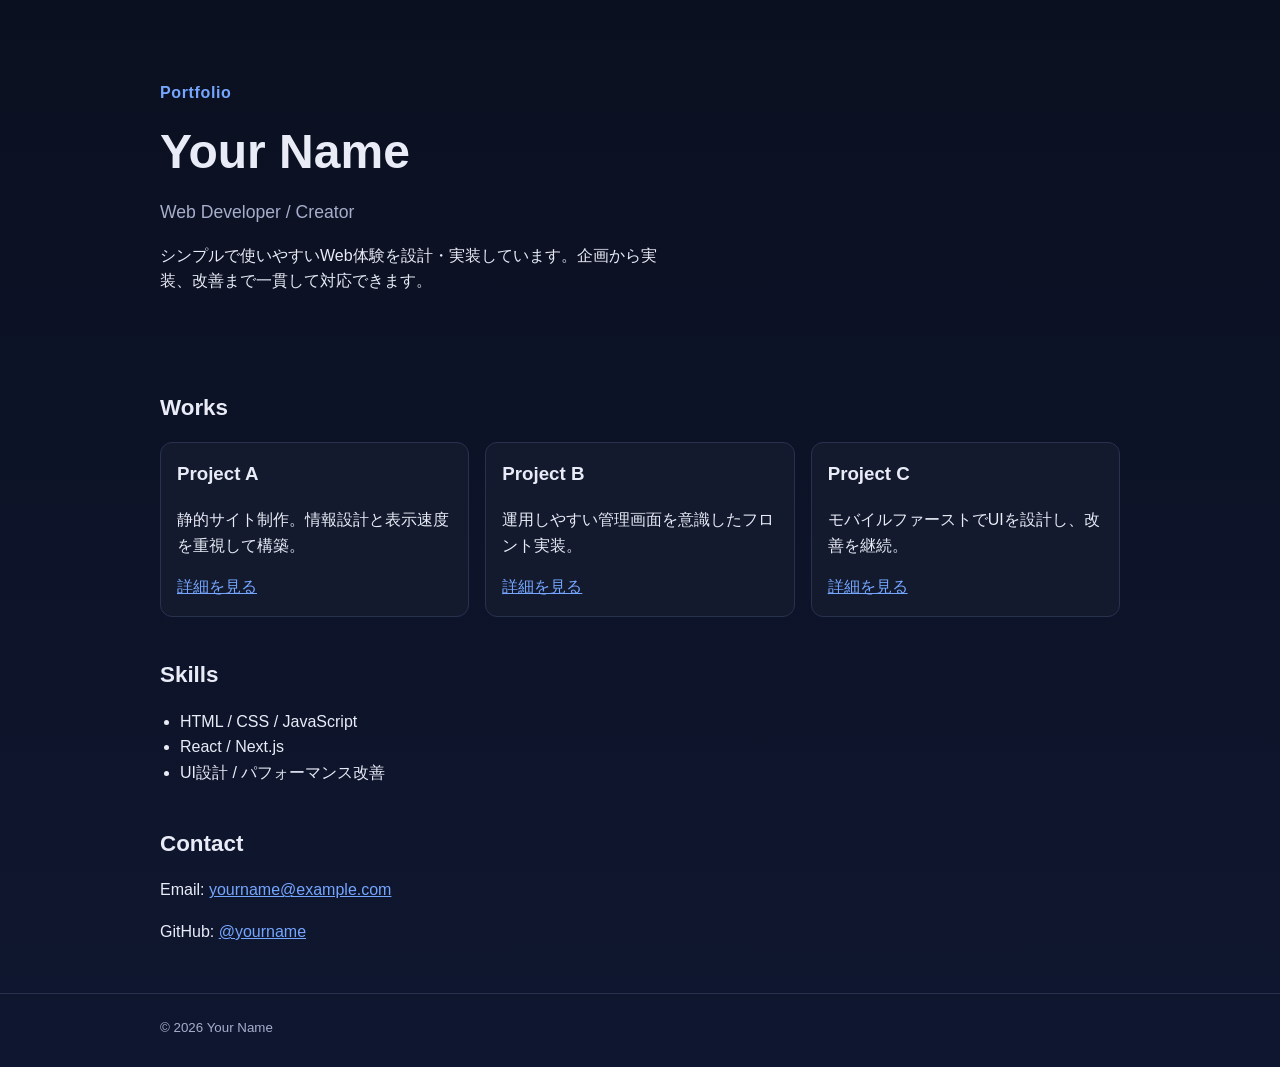
==== index.html @ b41ea381 "Initial portfolio for Cloudflare Pages" ====
<!doctype html>
<html lang="ja">
  <head>
    <meta charset="UTF-8" />
    <meta name="viewport" content="width=device-width, initial-scale=1.0" />
    <title>Portfolio | Your Name</title>
    <meta name="description" content="Your Nameのポートフォリオサイト" />
    <link rel="stylesheet" href="styles.css" />
  </head>
  <body>
    <header class="hero">
      <div class="container">
        <p class="eyebrow">Portfolio</p>
        <h1>Your Name</h1>
        <p class="lead">Web Developer / Creator</p>
        <p class="intro">
          シンプルで使いやすいWeb体験を設計・実装しています。企画から実装、改善まで一貫して対応できます。
        </p>
      </div>
    </header>

    <main class="container">
      <section class="section">
        <h2>Works</h2>
        <div class="grid">
          <article class="card">
            <h3>Project A</h3>
            <p>静的サイト制作。情報設計と表示速度を重視して構築。</p>
            <a href="#" aria-label="Project A の詳細">詳細を見る</a>
          </article>
          <article class="card">
            <h3>Project B</h3>
            <p>運用しやすい管理画面を意識したフロント実装。</p>
            <a href="#" aria-label="Project B の詳細">詳細を見る</a>
          </article>
          <article class="card">
            <h3>Project C</h3>
            <p>モバイルファーストでUIを設計し、改善を継続。</p>
            <a href="#" aria-label="Project C の詳細">詳細を見る</a>
          </article>
        </div>
      </section>

      <section class="section">
        <h2>Skills</h2>
        <ul class="skills">
          <li>HTML / CSS / JavaScript</li>
          <li>React / Next.js</li>
          <li>UI設計 / パフォーマンス改善</li>
        </ul>
      </section>

      <section class="section">
        <h2>Contact</h2>
        <p>Email: <a href="mailto:yourname@example.com">yourname@example.com</a></p>
        <p>GitHub: <a href="https://github.com/yourname" target="_blank" rel="noreferrer">@yourname</a></p>
      </section>
    </main>

    <footer class="footer">
      <div class="container">
        <small>© 2026 Your Name</small>
      </div>
    </footer>
  </body>
</html>
---- styles.css ----
:root {
  --bg: #0b1020;
  --surface: #131a2e;
  --text: #e9ecf7;
  --muted: #a6aecb;
  --accent: #75a6ff;
  --border: #28324f;
}

* {
  box-sizing: border-box;
}

body {
  margin: 0;
  font-family: -apple-system, BlinkMacSystemFont, "Segoe UI", sans-serif;
  background: linear-gradient(180deg, #0b1020 0%, #0f1730 100%);
  color: var(--text);
  line-height: 1.6;
}

.container {
  width: min(960px, 92%);
  margin: 0 auto;
}

.hero {
  padding: 80px 0 56px;
}

.eyebrow {
  margin: 0;
  color: var(--accent);
  font-weight: 600;
  letter-spacing: 0.04em;
}

h1 {
  margin: 8px 0 8px;
  font-size: clamp(2rem, 4vw, 3rem);
}

.lead {
  margin: 0;
  color: var(--muted);
  font-size: 1.1rem;
}

.intro {
  margin-top: 16px;
  max-width: 56ch;
}

.section {
  margin: 24px 0 40px;
}

h2 {
  margin: 0 0 16px;
  font-size: 1.4rem;
}

.grid {
  display: grid;
  grid-template-columns: repeat(3, minmax(0, 1fr));
  gap: 16px;
}

.card {
  background: var(--surface);
  border: 1px solid var(--border);
  border-radius: 12px;
  padding: 16px;
}

.card h3 {
  margin-top: 0;
}

.card a,
a {
  color: var(--accent);
}

.skills {
  margin: 0;
  padding-left: 20px;
}

.footer {
  border-top: 1px solid var(--border);
  margin-top: 48px;
  padding: 20px 0 28px;
  color: var(--muted);
}

@media (max-width: 800px) {
  .grid {
    grid-template-columns: 1fr;
  }
}
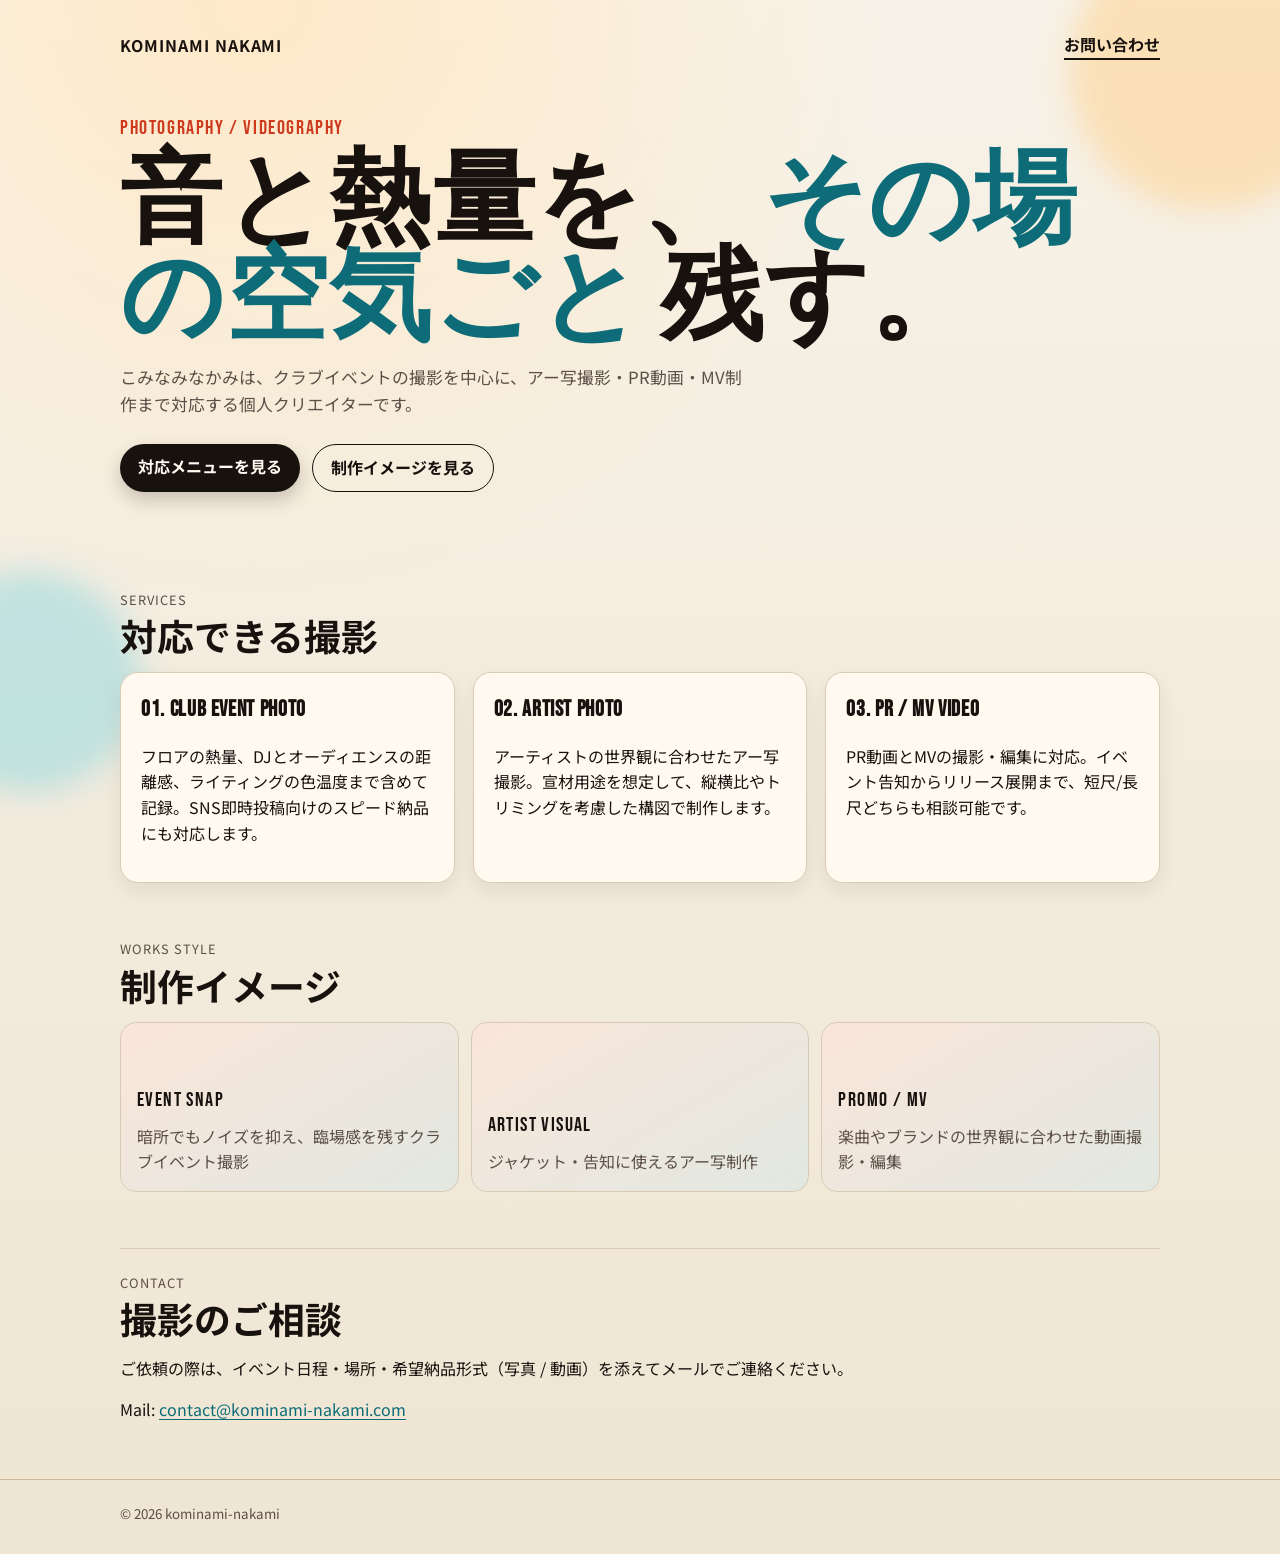
==== commit 05c3f368: "Build photo/video portfolio landing page" ====
--- a/index.html
+++ b/index.html
@@ -3,63 +3,111 @@
   <head>
     <meta charset="UTF-8" />
     <meta name="viewport" content="width=device-width, initial-scale=1.0" />
-    <title>Portfolio | Your Name</title>
-    <meta name="description" content="Your Nameのポートフォリオサイト" />
+    <title>こみなみなかみ | Photo & Video Portfolio</title>
+    <meta
+      name="description"
+      content="こみなみなかみの撮影ポートフォリオ。クラブイベント撮影を軸に、アー写、PR動画、MV撮影まで対応します。"
+    />
+    <link rel="preconnect" href="https://fonts.googleapis.com" />
+    <link rel="preconnect" href="https://fonts.gstatic.com" crossorigin />
+    <link
+      href="https://fonts.googleapis.com/css2?family=Bebas+Neue&family=Noto+Sans+JP:wght@400;500;700&display=swap"
+      rel="stylesheet"
+    />
     <link rel="stylesheet" href="styles.css" />
   </head>
   <body>
-    <header class="hero">
-      <div class="container">
-        <p class="eyebrow">Portfolio</p>
-        <h1>Your Name</h1>
-        <p class="lead">Web Developer / Creator</p>
-        <p class="intro">
-          シンプルで使いやすいWeb体験を設計・実装しています。企画から実装、改善まで一貫して対応できます。
-        </p>
+    <div class="bg-shape bg-shape-1" aria-hidden="true"></div>
+    <div class="bg-shape bg-shape-2" aria-hidden="true"></div>
+
+    <header class="hero container">
+      <nav class="topnav">
+        <p class="logo">KOMINAMI NAKAMI</p>
+        <a class="cta" href="#contact">お問い合わせ</a>
+      </nav>
+
+      <p class="eyebrow">Photography / Videography</p>
+      <h1>
+        音と熱量を、
+        <span>その場の空気ごと</span>
+        残す。
+      </h1>
+      <p class="lead">
+        こみなみなかみは、クラブイベントの撮影を中心に、アー写撮影・PR動画・MV制作まで対応する個人クリエイターです。
+      </p>
+      <div class="hero-actions">
+        <a class="button primary" href="#services">対応メニューを見る</a>
+        <a class="button ghost" href="#works">制作イメージを見る</a>
       </div>
     </header>
 
     <main class="container">
-      <section class="section">
-        <h2>Works</h2>
-        <div class="grid">
-          <article class="card">
-            <h3>Project A</h3>
-            <p>静的サイト制作。情報設計と表示速度を重視して構築。</p>
-            <a href="#" aria-label="Project A の詳細">詳細を見る</a>
+      <section id="services" class="section reveal">
+        <div class="section-head">
+          <p class="kicker">Services</p>
+          <h2>対応できる撮影</h2>
+        </div>
+        <div class="service-grid">
+          <article class="card service">
+            <h3>01. Club Event Photo</h3>
+            <p>
+              フロアの熱量、DJとオーディエンスの距離感、ライティングの色温度まで含めて記録。SNS即時投稿向けのスピード納品にも対応します。
+            </p>
           </article>
-          <article class="card">
-            <h3>Project B</h3>
-            <p>運用しやすい管理画面を意識したフロント実装。</p>
-            <a href="#" aria-label="Project B の詳細">詳細を見る</a>
+          <article class="card service">
+            <h3>02. Artist Photo</h3>
+            <p>
+              アーティストの世界観に合わせたアー写撮影。宣材用途を想定して、縦横比やトリミングを考慮した構図で制作します。
+            </p>
           </article>
-          <article class="card">
-            <h3>Project C</h3>
-            <p>モバイルファーストでUIを設計し、改善を継続。</p>
-            <a href="#" aria-label="Project C の詳細">詳細を見る</a>
+          <article class="card service">
+            <h3>03. PR / MV Video</h3>
+            <p>
+              PR動画とMVの撮影・編集に対応。イベント告知からリリース展開まで、短尺/長尺どちらも相談可能です。
+            </p>
           </article>
         </div>
       </section>
 
-      <section class="section">
-        <h2>Skills</h2>
-        <ul class="skills">
-          <li>HTML / CSS / JavaScript</li>
-          <li>React / Next.js</li>
-          <li>UI設計 / パフォーマンス改善</li>
-        </ul>
+      <section id="works" class="section reveal">
+        <div class="section-head">
+          <p class="kicker">Works Style</p>
+          <h2>制作イメージ</h2>
+        </div>
+        <div class="work-grid">
+          <article class="work-item">
+            <p class="work-label">EVENT SNAP</p>
+            <p class="work-copy">暗所でもノイズを抑え、臨場感を残すクラブイベント撮影</p>
+          </article>
+          <article class="work-item">
+            <p class="work-label">ARTIST VISUAL</p>
+            <p class="work-copy">ジャケット・告知に使えるアー写制作</p>
+          </article>
+          <article class="work-item">
+            <p class="work-label">PROMO / MV</p>
+            <p class="work-copy">楽曲やブランドの世界観に合わせた動画撮影・編集</p>
+          </article>
+        </div>
       </section>
 
-      <section class="section">
-        <h2>Contact</h2>
-        <p>Email: <a href="mailto:yourname@example.com">yourname@example.com</a></p>
-        <p>GitHub: <a href="https://github.com/yourname" target="_blank" rel="noreferrer">@yourname</a></p>
+      <section id="contact" class="section contact reveal">
+        <div class="section-head">
+          <p class="kicker">Contact</p>
+          <h2>撮影のご相談</h2>
+        </div>
+        <p>
+          ご依頼の際は、イベント日程・場所・希望納品形式（写真 / 動画）を添えてメールでご連絡ください。
+        </p>
+        <p>
+          Mail:
+          <a href="mailto:contact@kominami-nakami.com">contact@kominami-nakami.com</a>
+        </p>
       </section>
     </main>
 
     <footer class="footer">
       <div class="container">
-        <small>© 2026 Your Name</small>
+        <small>© 2026 kominami-nakami</small>
       </div>
     </footer>
   </body>
--- a/styles.css
+++ b/styles.css
@@ -1,10 +1,12 @@
 :root {
-  --bg: #0b1020;
-  --surface: #131a2e;
-  --text: #e9ecf7;
-  --muted: #a6aecb;
-  --accent: #75a6ff;
-  --border: #28324f;
+  --bg: #f7f2e8;
+  --bg-strong: #efe5d3;
+  --surface: #fff9ef;
+  --text: #18120f;
+  --muted: #5b4f47;
+  --accent: #ce3a1e;
+  --accent-2: #0d6c78;
+  --border: #d9cab5;
 }
 
 * {
@@ -13,89 +15,267 @@
 
 body {
   margin: 0;
-  font-family: -apple-system, BlinkMacSystemFont, "Segoe UI", sans-serif;
-  background: linear-gradient(180deg, #0b1020 0%, #0f1730 100%);
+  font-family: "Noto Sans JP", "Segoe UI", sans-serif;
+  background:
+    radial-gradient(70% 55% at 20% 0%, #ffe9c8 0%, transparent 70%),
+    linear-gradient(180deg, var(--bg) 0%, var(--bg-strong) 100%);
   color: var(--text);
   line-height: 1.6;
+  overflow-x: hidden;
 }
 
 .container {
-  width: min(960px, 92%);
+  width: min(1040px, 92%);
   margin: 0 auto;
 }
 
 .hero {
-  padding: 80px 0 56px;
+  position: relative;
+  padding: 32px 0 64px;
+  animation: fade-up 0.75s ease both;
+}
+
+.topnav {
+  display: flex;
+  align-items: center;
+  justify-content: space-between;
+  gap: 16px;
+  margin-bottom: 52px;
+}
+
+.logo {
+  margin: 0;
+  font-weight: 700;
+  letter-spacing: 0.06em;
+}
+
+.cta {
+  color: var(--text);
+  text-decoration: none;
+  border-bottom: 2px solid var(--text);
+  font-weight: 700;
 }
 
 .eyebrow {
   margin: 0;
+  font-family: "Bebas Neue", Impact, sans-serif;
+  font-size: 1.25rem;
   color: var(--accent);
-  font-weight: 600;
-  letter-spacing: 0.04em;
+  letter-spacing: 0.08em;
 }
 
 h1 {
-  margin: 8px 0 8px;
-  font-size: clamp(2rem, 4vw, 3rem);
+  margin: 10px 0 16px;
+  font-family: "Bebas Neue", Impact, sans-serif;
+  font-size: clamp(2.8rem, 8vw, 6.4rem);
+  line-height: 0.95;
+  letter-spacing: 0.015em;
+}
+
+h1 span {
+  color: var(--accent-2);
 }
 
 .lead {
   margin: 0;
   color: var(--muted);
-  font-size: 1.1rem;
-}
-
-.intro {
-  margin-top: 16px;
-  max-width: 56ch;
+  font-size: 1.05rem;
+  max-width: 70ch;
+}
+
+.hero-actions {
+  display: flex;
+  flex-wrap: wrap;
+  gap: 12px;
+  margin-top: 26px;
 }
 
 .section {
-  margin: 24px 0 40px;
+  margin: 34px 0 56px;
+}
+
+.section-head {
+  margin-bottom: 16px;
+}
+
+.kicker {
+  margin: 0;
+  color: var(--muted);
+  text-transform: uppercase;
+  letter-spacing: 0.08em;
+  font-size: 0.8rem;
 }
 
 h2 {
-  margin: 0 0 16px;
-  font-size: 1.4rem;
-}
-
-.grid {
+  margin: 4px 0 0;
+  font-size: clamp(1.6rem, 4vw, 2.3rem);
+  line-height: 1.15;
+}
+
+.service-grid {
   display: grid;
   grid-template-columns: repeat(3, minmax(0, 1fr));
-  gap: 16px;
+  gap: 18px;
 }
 
 .card {
   background: var(--surface);
   border: 1px solid var(--border);
-  border-radius: 12px;
+  border-radius: 18px;
+  padding: 20px;
+  box-shadow: 0 8px 22px rgba(34, 28, 24, 0.08);
+}
+
+.service h3 {
+  margin: 0 0 10px;
+  font-family: "Bebas Neue", Impact, sans-serif;
+  font-size: 1.35rem;
+  letter-spacing: 0.03em;
+}
+
+.work-grid {
+  display: grid;
+  grid-template-columns: repeat(3, minmax(0, 1fr));
+  gap: 12px;
+}
+
+.work-item {
+  min-height: 170px;
   padding: 16px;
-}
-
-.card h3 {
-  margin-top: 0;
-}
-
-.card a,
+  border-radius: 16px;
+  border: 1px solid var(--border);
+  background:
+    linear-gradient(150deg, rgba(206, 58, 30, 0.1), rgba(13, 108, 120, 0.12)),
+    var(--surface);
+  display: flex;
+  flex-direction: column;
+  justify-content: flex-end;
+}
+
+.work-label {
+  margin: 0;
+  font-family: "Bebas Neue", Impact, sans-serif;
+  font-size: 1.25rem;
+  letter-spacing: 0.07em;
+}
+
+.work-copy {
+  margin: 8px 0 0;
+  color: var(--muted);
+}
+
+.contact {
+  border-top: 1px solid var(--border);
+  padding-top: 24px;
+}
+
 a {
-  color: var(--accent);
-}
-
-.skills {
-  margin: 0;
-  padding-left: 20px;
+  color: var(--accent-2);
+  text-underline-offset: 0.2em;
+}
+
+.button {
+  display: inline-block;
+  padding: 10px 18px;
+  border-radius: 999px;
+  text-decoration: none;
+  font-weight: 700;
+  transition: transform 0.2s ease, box-shadow 0.2s ease;
+}
+
+.button:hover {
+  transform: translateY(-2px);
+}
+
+.button.primary {
+  background: var(--text);
+  color: var(--surface);
+  box-shadow: 0 8px 18px rgba(22, 17, 15, 0.2);
+}
+
+.button.ghost {
+  border: 1px solid var(--text);
+  color: var(--text);
+}
+
+.bg-shape {
+  position: fixed;
+  z-index: -1;
+  border-radius: 50%;
+  filter: blur(16px);
+  opacity: 0.5;
+}
+
+.bg-shape-1 {
+  width: 280px;
+  height: 280px;
+  background: #ffcf87;
+  top: -70px;
+  right: -70px;
+}
+
+.bg-shape-2 {
+  width: 220px;
+  height: 220px;
+  background: #8dd7df;
+  left: -80px;
+  bottom: 12%;
 }
 
 .footer {
-  border-top: 1px solid var(--border);
+  border-top: 1px solid #ccb89c;
   margin-top: 48px;
   padding: 20px 0 28px;
   color: var(--muted);
 }
 
-@media (max-width: 800px) {
-  .grid {
+@keyframes fade-up {
+  from {
+    opacity: 0;
+    transform: translateY(20px);
+  }
+  to {
+    opacity: 1;
+    transform: translateY(0);
+  }
+}
+
+.reveal {
+  animation: fade-up 0.8s ease both;
+}
+
+.reveal:nth-of-type(1) {
+  animation-delay: 0.07s;
+}
+
+.reveal:nth-of-type(2) {
+  animation-delay: 0.14s;
+}
+
+.reveal:nth-of-type(3) {
+  animation-delay: 0.21s;
+}
+
+@media (max-width: 900px) {
+  .service-grid,
+  .work-grid {
     grid-template-columns: 1fr;
   }
-}
+
+  .hero {
+    padding-top: 20px;
+  }
+
+  h1 {
+    line-height: 1;
+  }
+}
+
+@media (prefers-reduced-motion: reduce) {
+  *,
+  *::before,
+  *::after {
+    animation: none !important;
+    transition: none !important;
+  }
+}
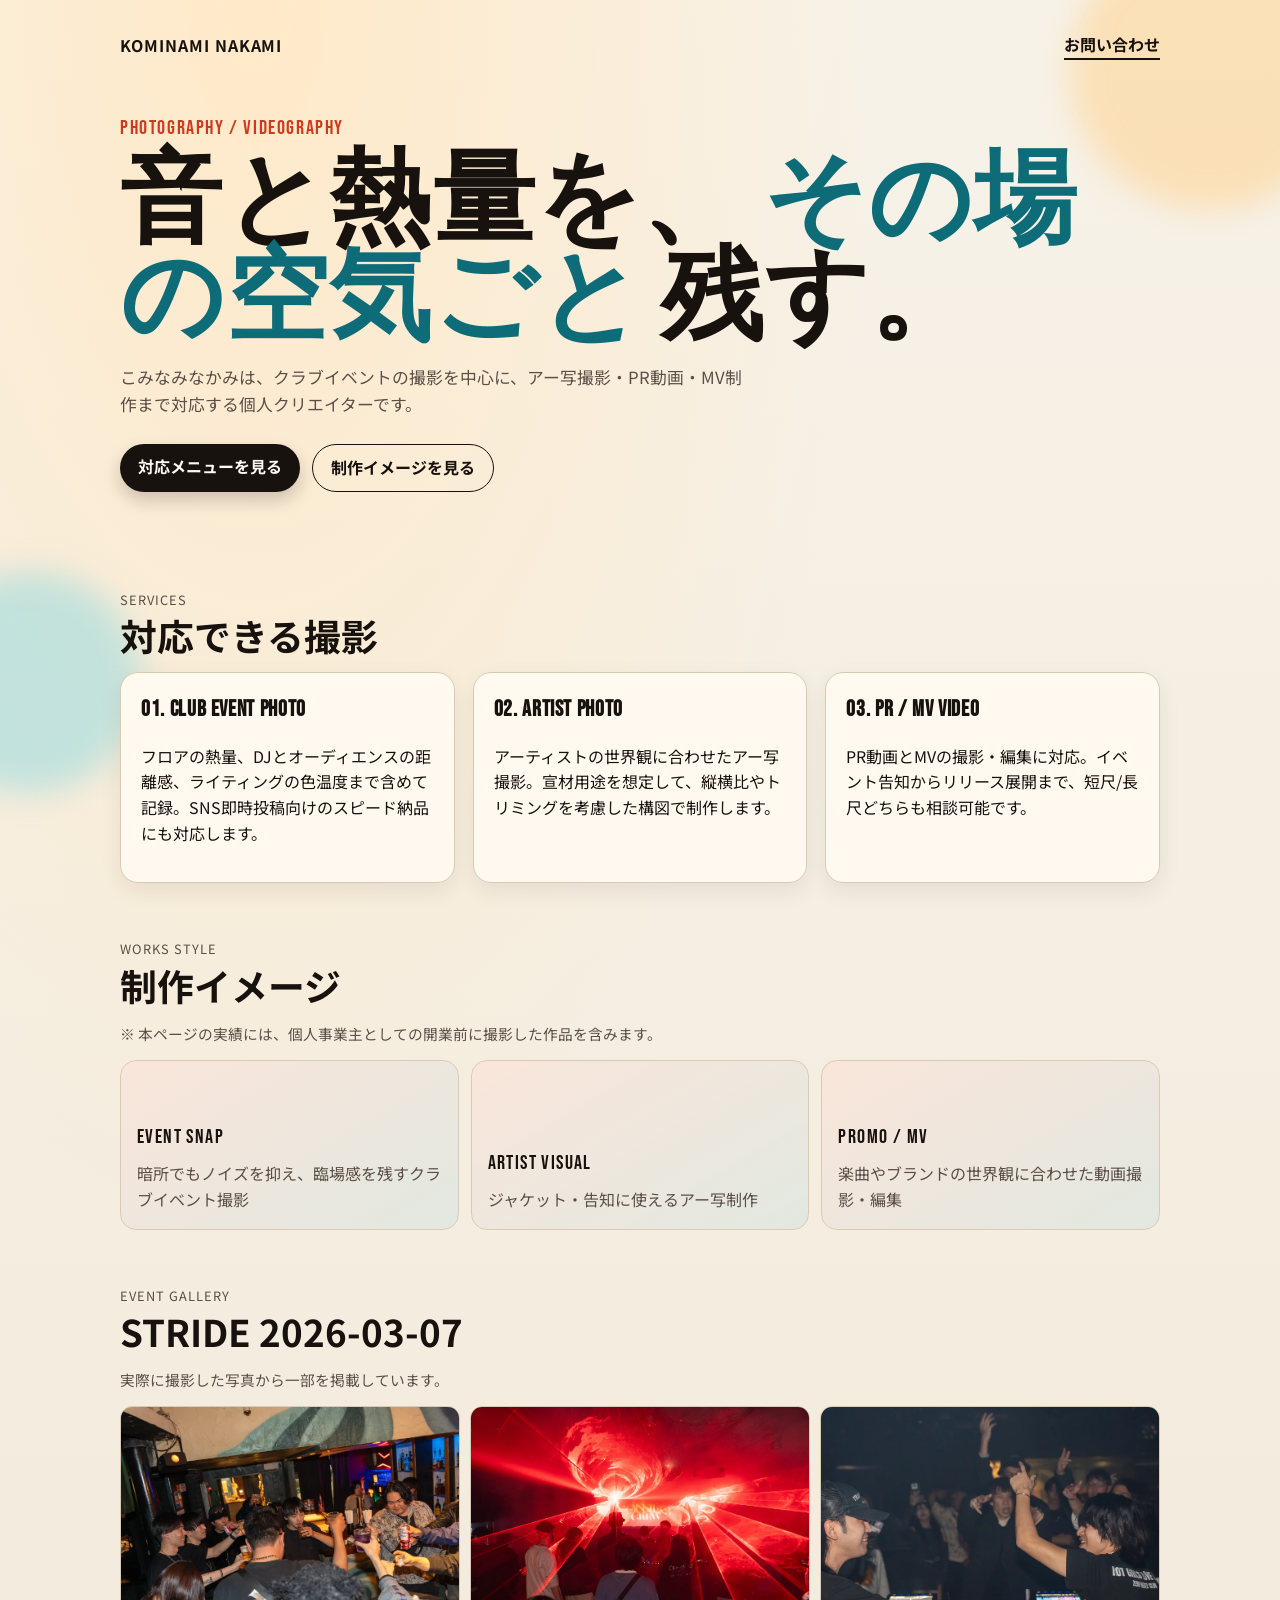
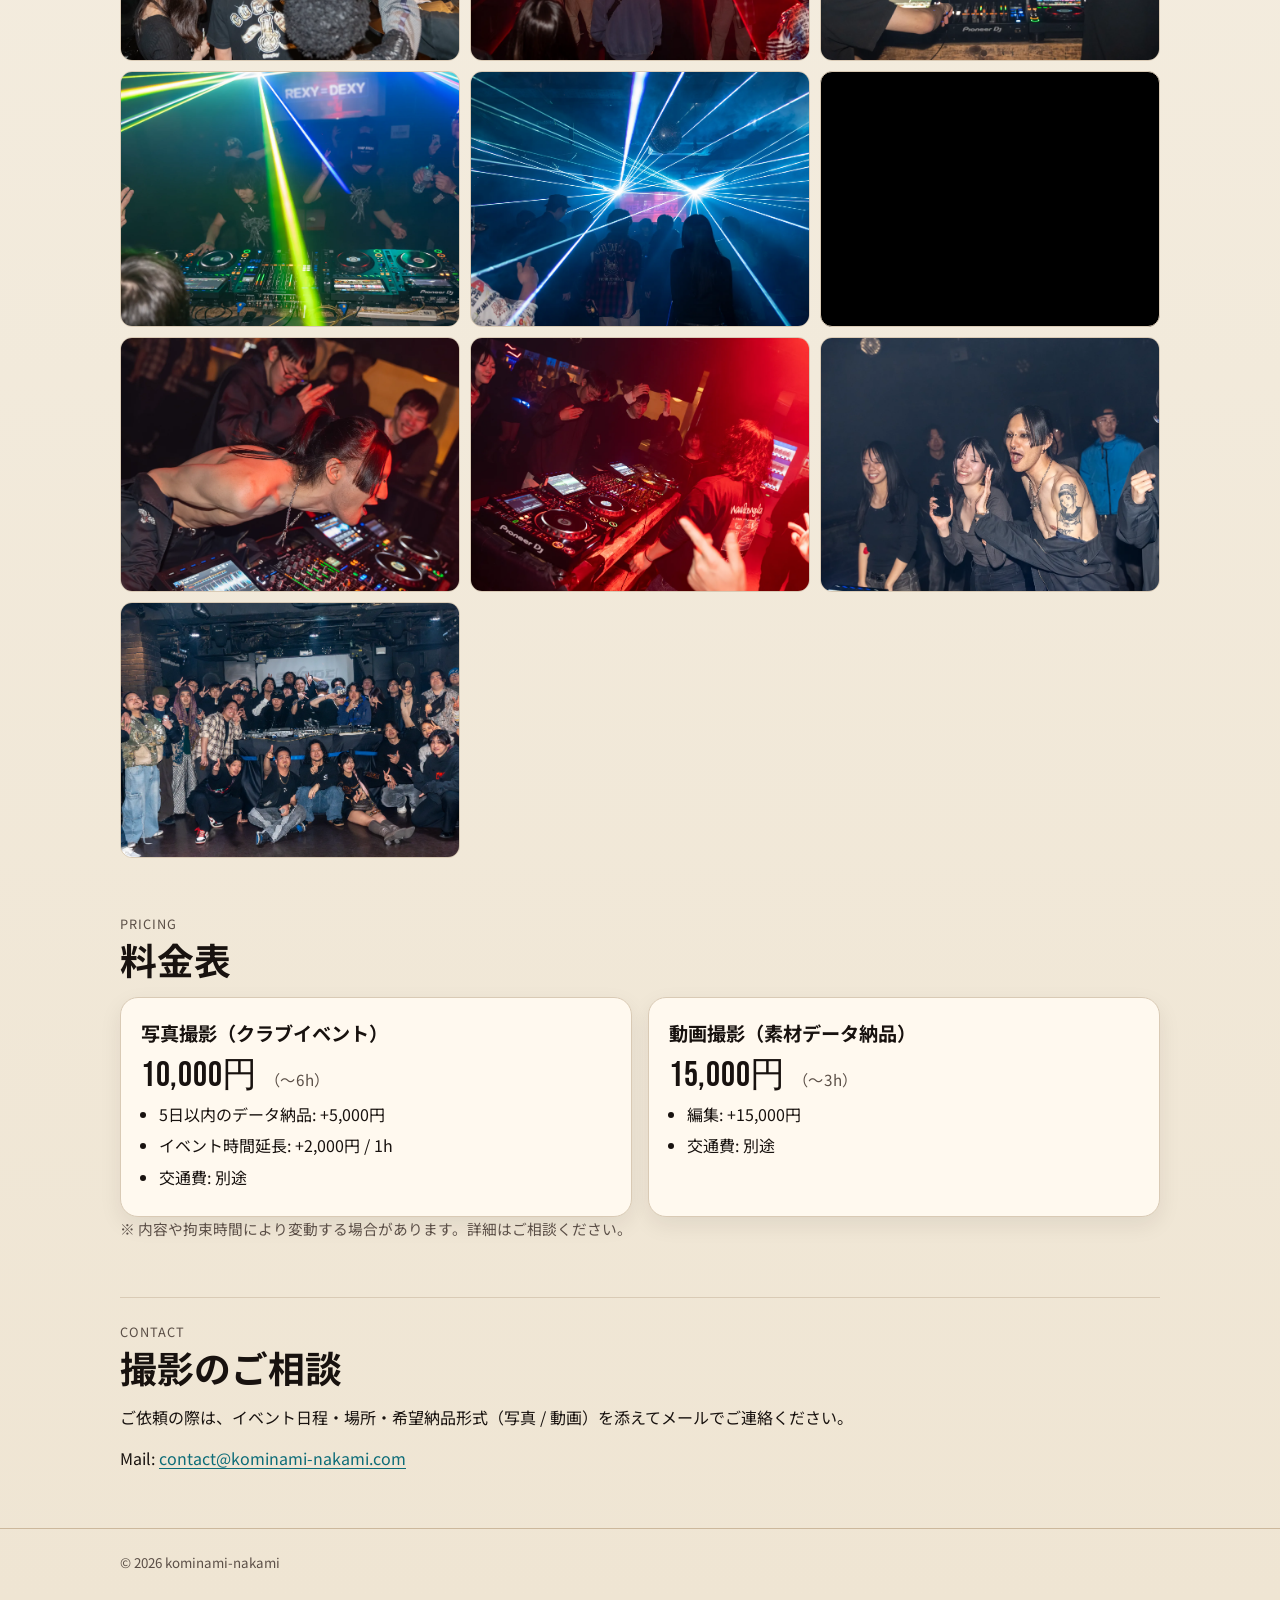
==== commit e60e78ff: "Add event gallery, WebP assets, and pricing section" ====
--- a/index.html
+++ b/index.html
@@ -8,6 +8,16 @@
       name="description"
       content="こみなみなかみの撮影ポートフォリオ。クラブイベント撮影を軸に、アー写、PR動画、MV撮影まで対応します。"
     />
+    <link rel="canonical" href="https://portfolio.kominami-nakami.com/" />
+    <meta property="og:type" content="website" />
+    <meta property="og:site_name" content="こみなみなかみ" />
+    <meta property="og:title" content="こみなみなかみ | Photo & Video Portfolio" />
+    <meta
+      property="og:description"
+      content="クラブイベント撮影を中心に、アー写・PR動画・MV撮影まで対応。"
+    />
+    <meta property="og:url" content="https://portfolio.kominami-nakami.com/" />
+    <meta name="twitter:card" content="summary_large_image" />
     <link rel="preconnect" href="https://fonts.googleapis.com" />
     <link rel="preconnect" href="https://fonts.gstatic.com" crossorigin />
     <link
@@ -74,6 +84,9 @@
           <p class="kicker">Works Style</p>
           <h2>制作イメージ</h2>
         </div>
+        <p class="notice">
+          ※ 本ページの実績には、個人事業主としての開業前に撮影した作品を含みます。
+        </p>
         <div class="work-grid">
           <article class="work-item">
             <p class="work-label">EVENT SNAP</p>
@@ -88,6 +101,73 @@
             <p class="work-copy">楽曲やブランドの世界観に合わせた動画撮影・編集</p>
           </article>
         </div>
+      </section>
+
+      <section id="gallery" class="section reveal">
+        <div class="section-head">
+          <p class="kicker">Event Gallery</p>
+          <h2>STRIDE 2026-03-07</h2>
+        </div>
+        <p class="notice">実際に撮影した写真から一部を掲載しています。</p>
+        <div class="photo-grid">
+          <figure class="photo-card">
+            <img src="works/STRIDE_20260307/20260307_STRIDE-4.webp" alt="STRIDEイベント写真 1" loading="lazy" decoding="async" />
+          </figure>
+          <figure class="photo-card">
+            <img src="works/STRIDE_20260307/20260307_STRIDE-61.webp" alt="STRIDEイベント写真 2" loading="lazy" decoding="async" />
+          </figure>
+          <figure class="photo-card">
+            <img src="works/STRIDE_20260307/20260307_STRIDE-87.webp" alt="STRIDEイベント写真 3" loading="lazy" decoding="async" />
+          </figure>
+          <figure class="photo-card">
+            <img src="works/STRIDE_20260307/20260307_STRIDE-95.webp" alt="STRIDEイベント写真 4" loading="lazy" decoding="async" />
+          </figure>
+          <figure class="photo-card">
+            <img src="works/STRIDE_20260307/20260307_STRIDE-113.webp" alt="STRIDEイベント写真 5" loading="lazy" decoding="async" />
+          </figure>
+          <figure class="photo-card">
+            <img src="works/STRIDE_20260307/20260307_STRIDE-139.webp" alt="STRIDEイベント写真 6" loading="lazy" decoding="async" />
+          </figure>
+          <figure class="photo-card">
+            <img src="works/STRIDE_20260307/20260307_STRIDE-149.webp" alt="STRIDEイベント写真 7" loading="lazy" decoding="async" />
+          </figure>
+          <figure class="photo-card">
+            <img src="works/STRIDE_20260307/20260307_STRIDE-154.webp" alt="STRIDEイベント写真 8" loading="lazy" decoding="async" />
+          </figure>
+          <figure class="photo-card">
+            <img src="works/STRIDE_20260307/20260307_STRIDE-156.webp" alt="STRIDEイベント写真 9" loading="lazy" decoding="async" />
+          </figure>
+          <figure class="photo-card">
+            <img src="works/STRIDE_20260307/20260307_STRIDE-185.webp" alt="STRIDEイベント写真 10" loading="lazy" decoding="async" />
+          </figure>
+        </div>
+      </section>
+
+      <section id="pricing" class="section reveal">
+        <div class="section-head">
+          <p class="kicker">Pricing</p>
+          <h2>料金表</h2>
+        </div>
+        <div class="pricing-grid">
+          <article class="card pricing-card">
+            <h3>写真撮影（クラブイベント）</h3>
+            <p class="price">10,000円 <span>（〜6h）</span></p>
+            <ul>
+              <li>5日以内のデータ納品: +5,000円</li>
+              <li>イベント時間延長: +2,000円 / 1h</li>
+              <li>交通費: 別途</li>
+            </ul>
+          </article>
+          <article class="card pricing-card">
+            <h3>動画撮影（素材データ納品）</h3>
+            <p class="price">15,000円 <span>（〜3h）</span></p>
+            <ul>
+              <li>編集: +15,000円</li>
+              <li>交通費: 別途</li>
+            </ul>
+          </article>
+        </div>
+        <p class="notice">※ 内容や拘束時間により変動する場合があります。詳細はご相談ください。</p>
       </section>
 
       <section id="contact" class="section contact reveal">
--- a/styles.css
+++ b/styles.css
@@ -137,6 +137,12 @@
   display: grid;
   grid-template-columns: repeat(3, minmax(0, 1fr));
   gap: 12px;
+}
+
+.notice {
+  margin: 0 0 14px;
+  color: var(--muted);
+  font-size: 0.92rem;
 }
 
 .work-item {
@@ -164,6 +170,61 @@
   color: var(--muted);
 }
 
+.photo-grid {
+  display: grid;
+  grid-template-columns: repeat(3, minmax(0, 1fr));
+  gap: 10px;
+}
+
+.photo-card {
+  margin: 0;
+  border-radius: 12px;
+  overflow: hidden;
+  border: 1px solid var(--border);
+  background: #000;
+}
+
+.photo-card img {
+  display: block;
+  width: 100%;
+  aspect-ratio: 4 / 3;
+  object-fit: cover;
+}
+
+.pricing-grid {
+  display: grid;
+  grid-template-columns: repeat(2, minmax(0, 1fr));
+  gap: 16px;
+}
+
+.pricing-card h3 {
+  margin: 0;
+  font-size: 1.2rem;
+}
+
+.price {
+  margin: 10px 0 8px;
+  font-family: "Bebas Neue", Impact, sans-serif;
+  font-size: 2.2rem;
+  line-height: 1;
+  letter-spacing: 0.02em;
+}
+
+.price span {
+  font-family: "Noto Sans JP", "Segoe UI", sans-serif;
+  font-size: 0.95rem;
+  color: var(--muted);
+}
+
+.pricing-card ul {
+  margin: 0;
+  padding-left: 18px;
+}
+
+.pricing-card li {
+  margin: 6px 0;
+}
+
 .contact {
   border-top: 1px solid var(--border);
   padding-top: 24px;
@@ -258,7 +319,9 @@
 
 @media (max-width: 900px) {
   .service-grid,
-  .work-grid {
+  .work-grid,
+  .photo-grid,
+  .pricing-grid {
     grid-template-columns: 1fr;
   }
 
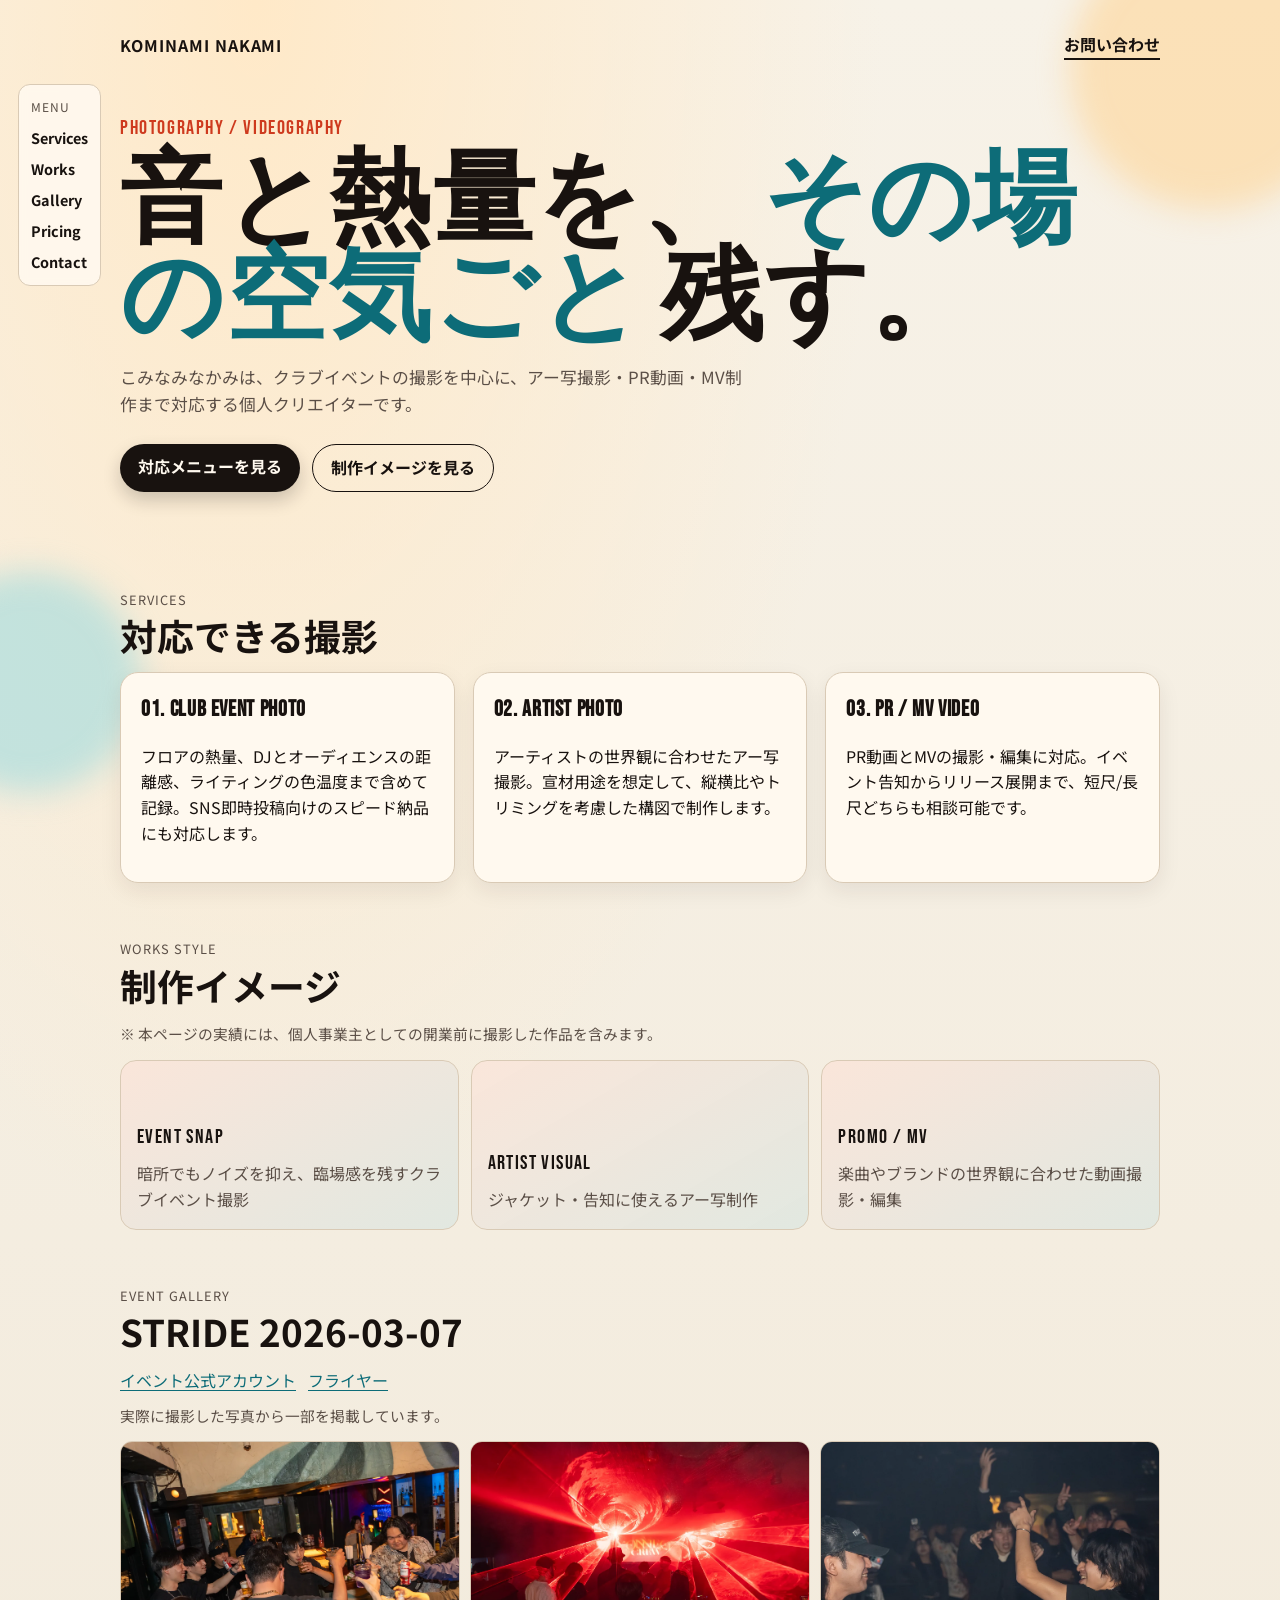
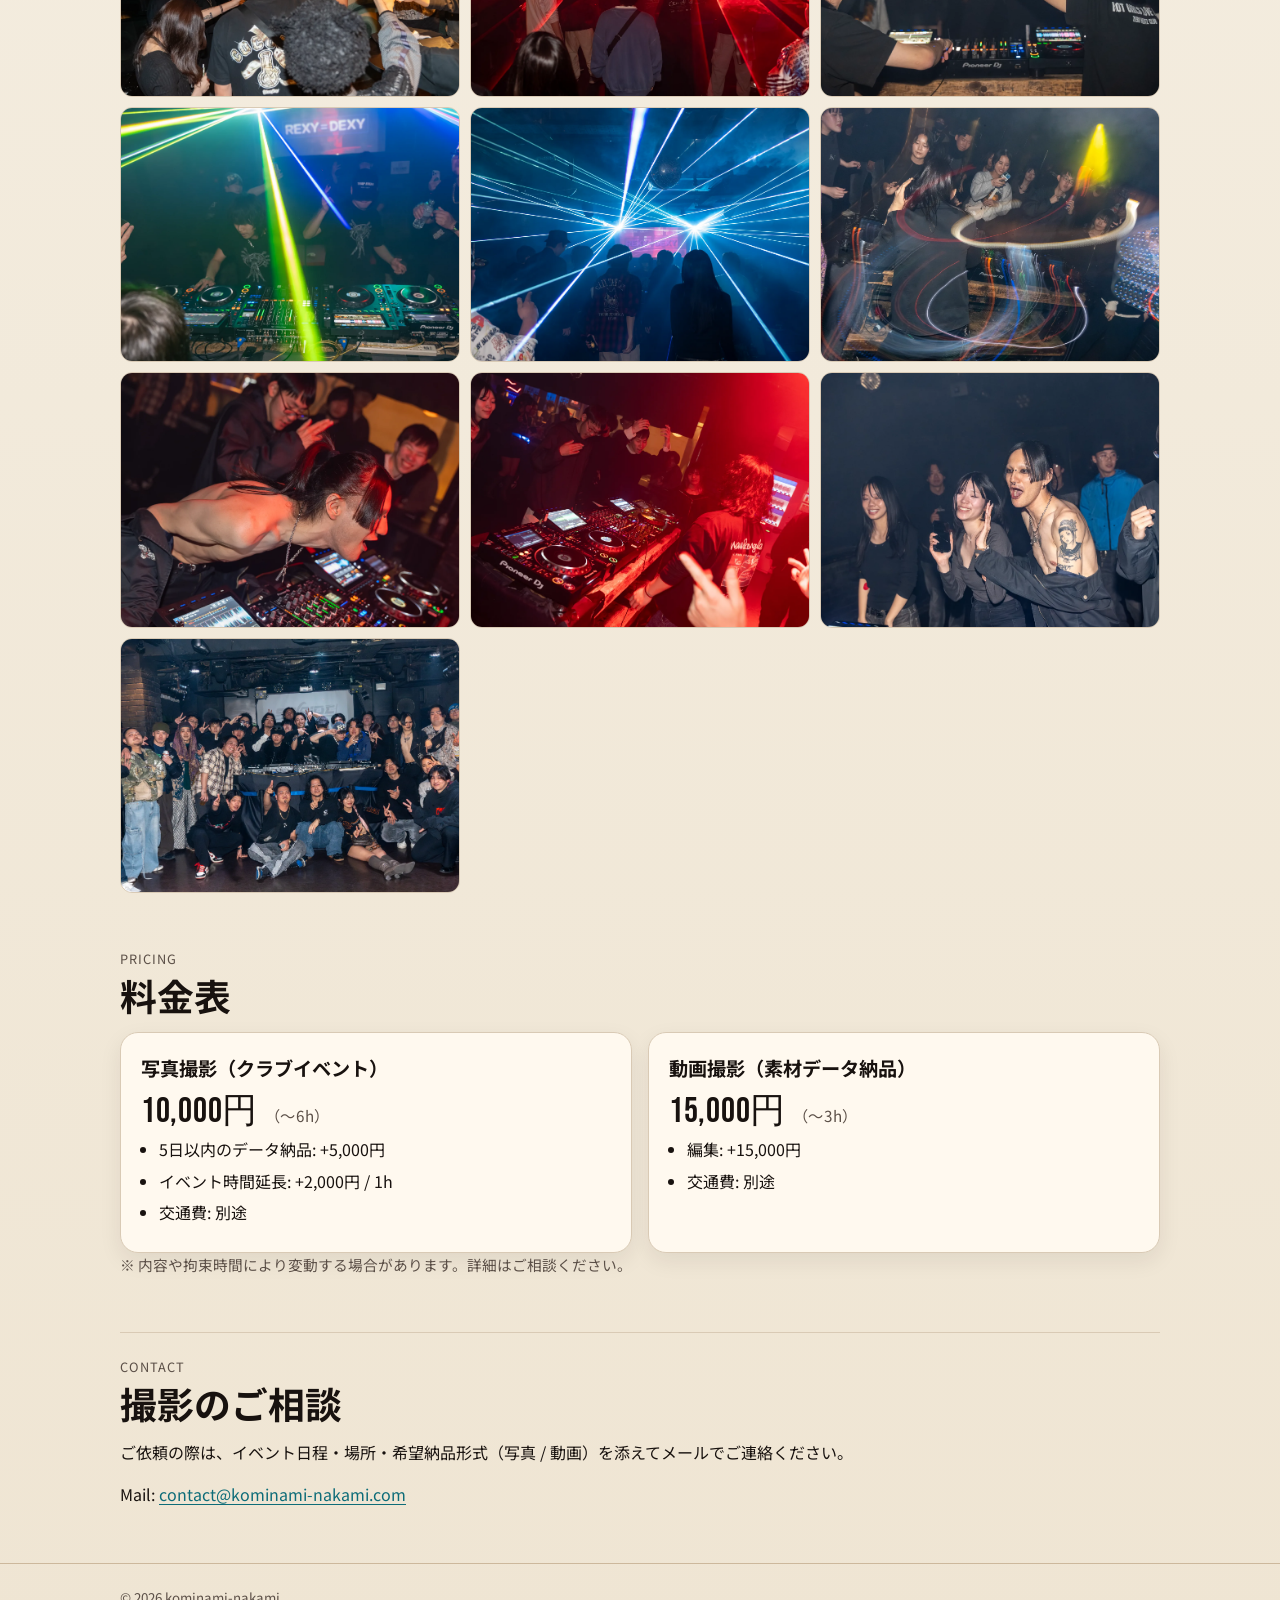
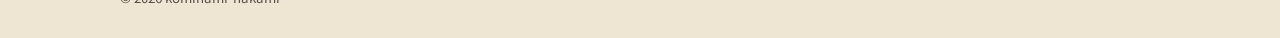
==== commit cc5e6eb0: "Add side menu, lightbox zoom, and event links" ====
--- a/index.html
+++ b/index.html
@@ -30,6 +30,15 @@
     <div class="bg-shape bg-shape-1" aria-hidden="true"></div>
     <div class="bg-shape bg-shape-2" aria-hidden="true"></div>
 
+    <aside class="side-menu" aria-label="ページ内メニュー">
+      <p class="side-menu-title">MENU</p>
+      <a href="#services">Services</a>
+      <a href="#works">Works</a>
+      <a href="#gallery">Gallery</a>
+      <a href="#pricing">Pricing</a>
+      <a href="#contact">Contact</a>
+    </aside>
+
     <header class="hero container">
       <nav class="topnav">
         <p class="logo">KOMINAMI NAKAMI</p>
@@ -108,40 +117,49 @@
           <p class="kicker">Event Gallery</p>
           <h2>STRIDE 2026-03-07</h2>
         </div>
+        <p class="event-links">
+          <a href="https://x.com/STRIDE_KS" target="_blank" rel="noreferrer">イベント公式アカウント</a>
+          <a href="https://x.com/STRIDE_KS/status/2019003020919574700?s=20" target="_blank" rel="noreferrer">フライヤー</a>
+        </p>
         <p class="notice">実際に撮影した写真から一部を掲載しています。</p>
         <div class="photo-grid">
           <figure class="photo-card">
-            <img src="works/STRIDE_20260307/20260307_STRIDE-4.webp" alt="STRIDEイベント写真 1" loading="lazy" decoding="async" />
-          </figure>
-          <figure class="photo-card">
-            <img src="works/STRIDE_20260307/20260307_STRIDE-61.webp" alt="STRIDEイベント写真 2" loading="lazy" decoding="async" />
-          </figure>
-          <figure class="photo-card">
-            <img src="works/STRIDE_20260307/20260307_STRIDE-87.webp" alt="STRIDEイベント写真 3" loading="lazy" decoding="async" />
-          </figure>
-          <figure class="photo-card">
-            <img src="works/STRIDE_20260307/20260307_STRIDE-95.webp" alt="STRIDEイベント写真 4" loading="lazy" decoding="async" />
-          </figure>
-          <figure class="photo-card">
-            <img src="works/STRIDE_20260307/20260307_STRIDE-113.webp" alt="STRIDEイベント写真 5" loading="lazy" decoding="async" />
-          </figure>
-          <figure class="photo-card">
-            <img src="works/STRIDE_20260307/20260307_STRIDE-139.webp" alt="STRIDEイベント写真 6" loading="lazy" decoding="async" />
-          </figure>
-          <figure class="photo-card">
-            <img src="works/STRIDE_20260307/20260307_STRIDE-149.webp" alt="STRIDEイベント写真 7" loading="lazy" decoding="async" />
-          </figure>
-          <figure class="photo-card">
-            <img src="works/STRIDE_20260307/20260307_STRIDE-154.webp" alt="STRIDEイベント写真 8" loading="lazy" decoding="async" />
-          </figure>
-          <figure class="photo-card">
-            <img src="works/STRIDE_20260307/20260307_STRIDE-156.webp" alt="STRIDEイベント写真 9" loading="lazy" decoding="async" />
-          </figure>
-          <figure class="photo-card">
-            <img src="works/STRIDE_20260307/20260307_STRIDE-185.webp" alt="STRIDEイベント写真 10" loading="lazy" decoding="async" />
-          </figure>
-        </div>
-      </section>
+            <img src="works/STRIDE_20260307/20260307_STRIDE-4.webp" alt="STRIDEイベント写真 1" loading="lazy" decoding="async" class="zoomable" />
+          </figure>
+          <figure class="photo-card">
+            <img src="works/STRIDE_20260307/20260307_STRIDE-61.webp" alt="STRIDEイベント写真 2" loading="lazy" decoding="async" class="zoomable" />
+          </figure>
+          <figure class="photo-card">
+            <img src="works/STRIDE_20260307/20260307_STRIDE-87.webp" alt="STRIDEイベント写真 3" loading="lazy" decoding="async" class="zoomable" />
+          </figure>
+          <figure class="photo-card">
+            <img src="works/STRIDE_20260307/20260307_STRIDE-95.webp" alt="STRIDEイベント写真 4" loading="lazy" decoding="async" class="zoomable" />
+          </figure>
+          <figure class="photo-card">
+            <img src="works/STRIDE_20260307/20260307_STRIDE-113.webp" alt="STRIDEイベント写真 5" loading="lazy" decoding="async" class="zoomable" />
+          </figure>
+          <figure class="photo-card">
+            <img src="works/STRIDE_20260307/20260307_STRIDE-139.webp" alt="STRIDEイベント写真 6" loading="lazy" decoding="async" class="zoomable" />
+          </figure>
+          <figure class="photo-card">
+            <img src="works/STRIDE_20260307/20260307_STRIDE-149.webp" alt="STRIDEイベント写真 7" loading="lazy" decoding="async" class="zoomable" />
+          </figure>
+          <figure class="photo-card">
+            <img src="works/STRIDE_20260307/20260307_STRIDE-154.webp" alt="STRIDEイベント写真 8" loading="lazy" decoding="async" class="zoomable" />
+          </figure>
+          <figure class="photo-card">
+            <img src="works/STRIDE_20260307/20260307_STRIDE-156.webp" alt="STRIDEイベント写真 9" loading="lazy" decoding="async" class="zoomable" />
+          </figure>
+          <figure class="photo-card">
+            <img src="works/STRIDE_20260307/20260307_STRIDE-185.webp" alt="STRIDEイベント写真 10" loading="lazy" decoding="async" class="zoomable" />
+          </figure>
+        </div>
+      </section>
+
+      <div id="lightbox" class="lightbox" aria-hidden="true">
+        <button id="lightboxClose" class="lightbox-close" aria-label="拡大画像を閉じる">×</button>
+        <img id="lightboxImage" src="" alt="" />
+      </div>
 
       <section id="pricing" class="section reveal">
         <div class="section-head">
@@ -190,5 +208,46 @@
         <small>© 2026 kominami-nakami</small>
       </div>
     </footer>
+
+    <script>
+      (() => {
+        const lightbox = document.getElementById("lightbox");
+        const lightboxImage = document.getElementById("lightboxImage");
+        const closeButton = document.getElementById("lightboxClose");
+        const zoomableImages = document.querySelectorAll(".zoomable");
+
+        const openLightbox = (img) => {
+          lightboxImage.src = img.src;
+          lightboxImage.alt = img.alt;
+          lightbox.classList.add("is-open");
+          lightbox.setAttribute("aria-hidden", "false");
+          document.body.style.overflow = "hidden";
+        };
+
+        const closeLightbox = () => {
+          lightbox.classList.remove("is-open");
+          lightbox.setAttribute("aria-hidden", "true");
+          lightboxImage.src = "";
+          document.body.style.overflow = "";
+        };
+
+        zoomableImages.forEach((img) => {
+          img.addEventListener("click", () => openLightbox(img));
+        });
+
+        closeButton.addEventListener("click", closeLightbox);
+        lightbox.addEventListener("click", (event) => {
+          if (event.target === lightbox) {
+            closeLightbox();
+          }
+        });
+
+        document.addEventListener("keydown", (event) => {
+          if (event.key === "Escape" && lightbox.classList.contains("is-open")) {
+            closeLightbox();
+          }
+        });
+      })();
+    </script>
   </body>
 </html>
--- a/styles.css
+++ b/styles.css
@@ -24,6 +24,39 @@
   overflow-x: hidden;
 }
 
+.side-menu {
+  position: fixed;
+  top: 84px;
+  left: 18px;
+  z-index: 20;
+  display: flex;
+  flex-direction: column;
+  gap: 8px;
+  padding: 12px;
+  border: 1px solid var(--border);
+  border-radius: 12px;
+  background: rgba(255, 249, 239, 0.9);
+  backdrop-filter: blur(4px);
+}
+
+.side-menu-title {
+  margin: 0 0 2px;
+  font-size: 0.75rem;
+  letter-spacing: 0.08em;
+  color: var(--muted);
+}
+
+.side-menu a {
+  text-decoration: none;
+  color: var(--text);
+  font-size: 0.9rem;
+  font-weight: 700;
+}
+
+.side-menu a:hover {
+  color: var(--accent);
+}
+
 .container {
   width: min(1040px, 92%);
   margin: 0 auto;
@@ -143,6 +176,13 @@
   margin: 0 0 14px;
   color: var(--muted);
   font-size: 0.92rem;
+}
+
+.event-links {
+  display: flex;
+  flex-wrap: wrap;
+  gap: 12px;
+  margin: 0 0 10px;
 }
 
 .work-item {
@@ -189,6 +229,48 @@
   width: 100%;
   aspect-ratio: 4 / 3;
   object-fit: cover;
+  cursor: zoom-in;
+}
+
+.lightbox {
+  position: fixed;
+  inset: 0;
+  background: rgba(0, 0, 0, 0.88);
+  display: grid;
+  place-items: center;
+  padding: 20px;
+  opacity: 0;
+  pointer-events: none;
+  transition: opacity 0.2s ease;
+  z-index: 999;
+}
+
+.lightbox.is-open {
+  opacity: 1;
+  pointer-events: auto;
+}
+
+.lightbox img {
+  max-width: min(1200px, 94vw);
+  max-height: 88vh;
+  width: auto;
+  height: auto;
+  border-radius: 10px;
+}
+
+.lightbox-close {
+  position: absolute;
+  top: 18px;
+  right: 18px;
+  width: 44px;
+  height: 44px;
+  border: 0;
+  border-radius: 999px;
+  font-size: 1.6rem;
+  line-height: 1;
+  cursor: pointer;
+  background: #fff;
+  color: #111;
 }
 
 .pricing-grid {
@@ -318,6 +400,20 @@
 }
 
 @media (max-width: 900px) {
+  .side-menu {
+    position: sticky;
+    top: 8px;
+    left: auto;
+    margin: 8px 12px 0;
+    flex-direction: row;
+    flex-wrap: wrap;
+    gap: 10px;
+  }
+
+  .side-menu-title {
+    width: 100%;
+  }
+
   .service-grid,
   .work-grid,
   .photo-grid,
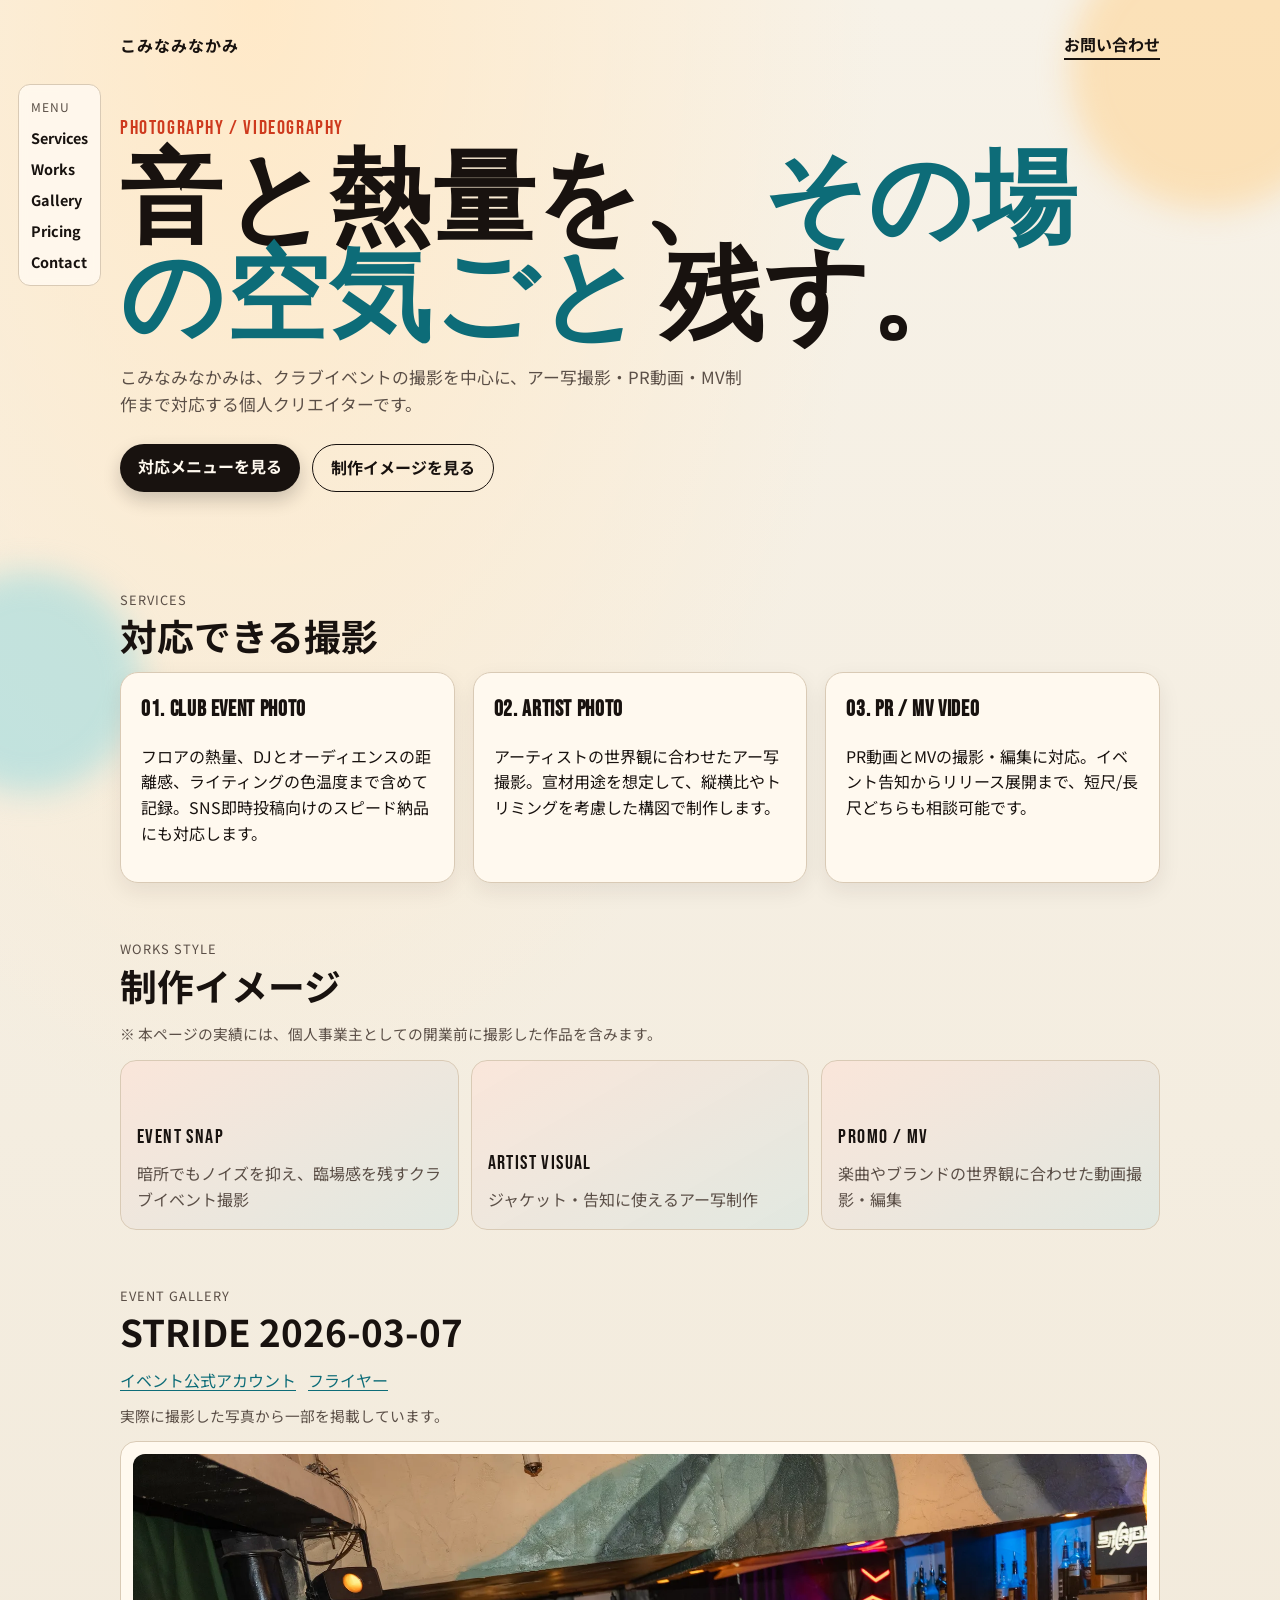
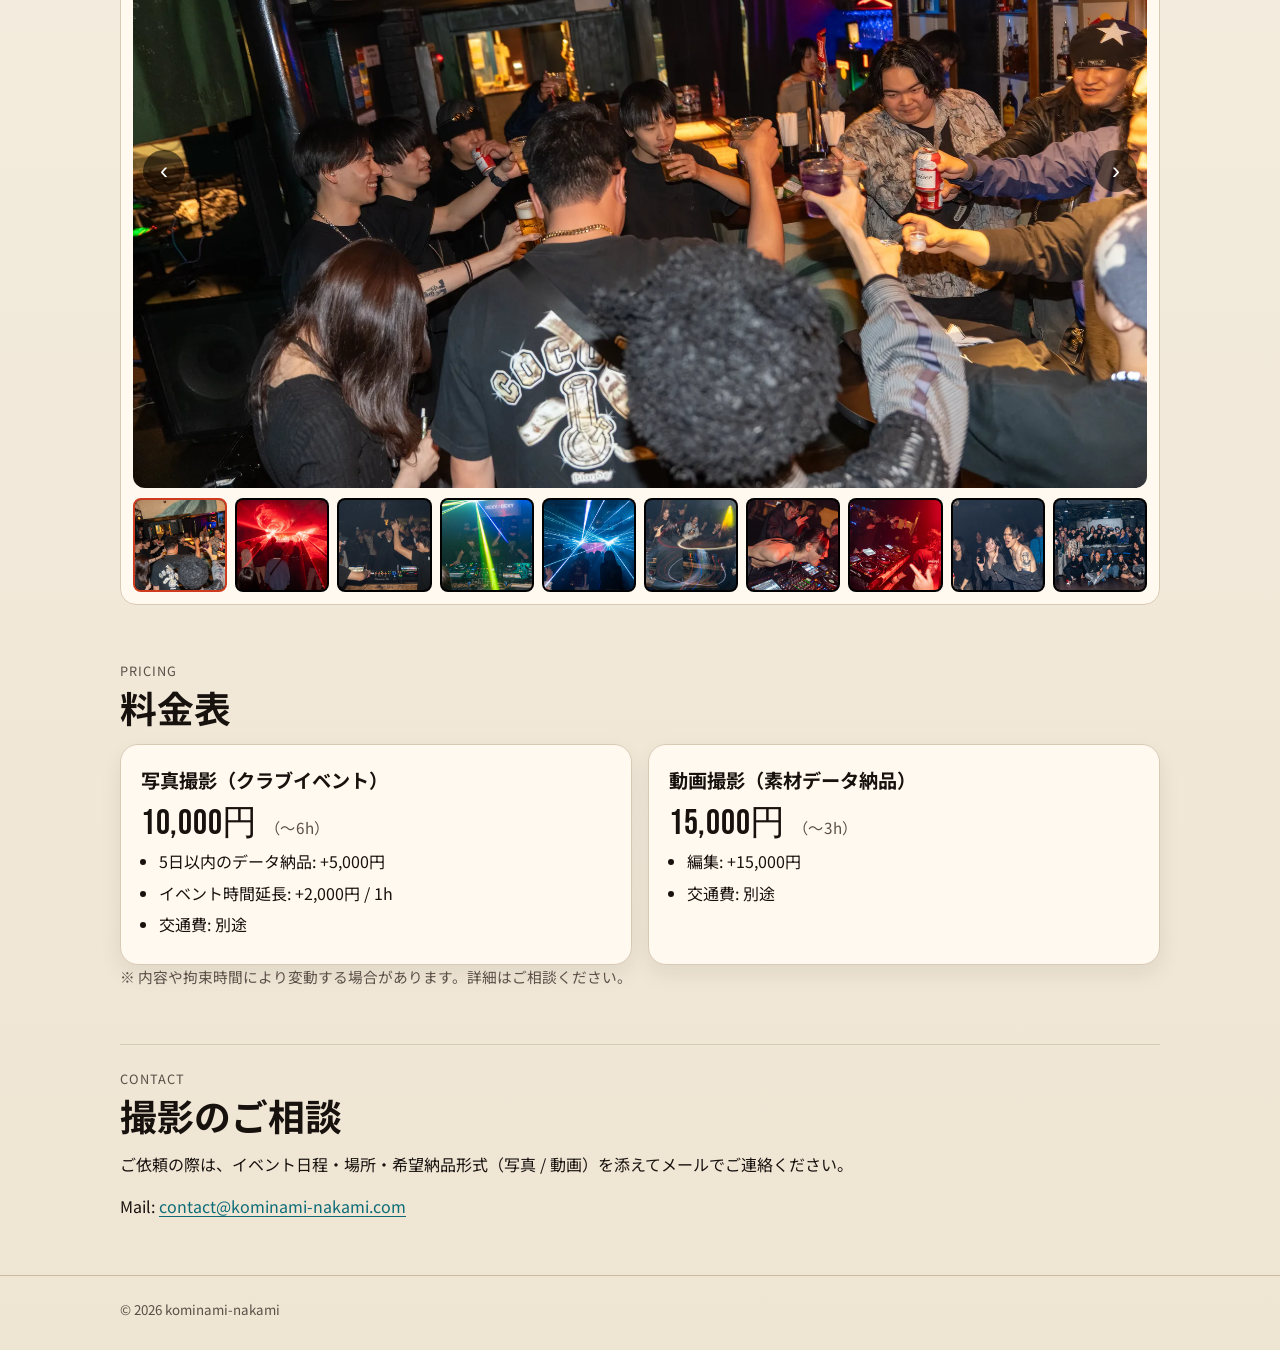
==== commit 31dd2a9b: "Update branding text and mobile slideshow layout" ====
--- a/index.html
+++ b/index.html
@@ -41,7 +41,7 @@
 
     <header class="hero container">
       <nav class="topnav">
-        <p class="logo">KOMINAMI NAKAMI</p>
+        <p class="logo">こみなみなかみ</p>
         <a class="cta" href="#contact">お問い合わせ</a>
       </nav>
 
@@ -122,37 +122,50 @@
           <a href="https://x.com/STRIDE_KS/status/2019003020919574700?s=20" target="_blank" rel="noreferrer">フライヤー</a>
         </p>
         <p class="notice">実際に撮影した写真から一部を掲載しています。</p>
-        <div class="photo-grid">
-          <figure class="photo-card">
-            <img src="works/STRIDE_20260307/20260307_STRIDE-4.webp" alt="STRIDEイベント写真 1" loading="lazy" decoding="async" class="zoomable" />
-          </figure>
-          <figure class="photo-card">
-            <img src="works/STRIDE_20260307/20260307_STRIDE-61.webp" alt="STRIDEイベント写真 2" loading="lazy" decoding="async" class="zoomable" />
-          </figure>
-          <figure class="photo-card">
-            <img src="works/STRIDE_20260307/20260307_STRIDE-87.webp" alt="STRIDEイベント写真 3" loading="lazy" decoding="async" class="zoomable" />
-          </figure>
-          <figure class="photo-card">
-            <img src="works/STRIDE_20260307/20260307_STRIDE-95.webp" alt="STRIDEイベント写真 4" loading="lazy" decoding="async" class="zoomable" />
-          </figure>
-          <figure class="photo-card">
-            <img src="works/STRIDE_20260307/20260307_STRIDE-113.webp" alt="STRIDEイベント写真 5" loading="lazy" decoding="async" class="zoomable" />
-          </figure>
-          <figure class="photo-card">
-            <img src="works/STRIDE_20260307/20260307_STRIDE-139.webp" alt="STRIDEイベント写真 6" loading="lazy" decoding="async" class="zoomable" />
-          </figure>
-          <figure class="photo-card">
-            <img src="works/STRIDE_20260307/20260307_STRIDE-149.webp" alt="STRIDEイベント写真 7" loading="lazy" decoding="async" class="zoomable" />
-          </figure>
-          <figure class="photo-card">
-            <img src="works/STRIDE_20260307/20260307_STRIDE-154.webp" alt="STRIDEイベント写真 8" loading="lazy" decoding="async" class="zoomable" />
-          </figure>
-          <figure class="photo-card">
-            <img src="works/STRIDE_20260307/20260307_STRIDE-156.webp" alt="STRIDEイベント写真 9" loading="lazy" decoding="async" class="zoomable" />
-          </figure>
-          <figure class="photo-card">
-            <img src="works/STRIDE_20260307/20260307_STRIDE-185.webp" alt="STRIDEイベント写真 10" loading="lazy" decoding="async" class="zoomable" />
-          </figure>
+        <div class="slideshow" id="strideSlideshow">
+          <div class="slide-main-wrap">
+            <button class="slide-nav prev" type="button" aria-label="前の写真">‹</button>
+            <img
+              id="slideMainImage"
+              class="slide-main zoomable"
+              src="works/STRIDE_20260307/20260307_STRIDE-4.webp"
+              alt="STRIDEイベント写真 1"
+              decoding="async"
+            />
+            <button class="slide-nav next" type="button" aria-label="次の写真">›</button>
+          </div>
+          <div class="slide-thumbs" aria-label="サムネイル一覧">
+            <button class="thumb is-active" type="button" data-src="works/STRIDE_20260307/20260307_STRIDE-4.webp" data-alt="STRIDEイベント写真 1">
+              <img src="works/STRIDE_20260307/20260307_STRIDE-4.webp" alt="STRIDEサムネイル 1" loading="lazy" decoding="async" />
+            </button>
+            <button class="thumb" type="button" data-src="works/STRIDE_20260307/20260307_STRIDE-61.webp" data-alt="STRIDEイベント写真 2">
+              <img src="works/STRIDE_20260307/20260307_STRIDE-61.webp" alt="STRIDEサムネイル 2" loading="lazy" decoding="async" />
+            </button>
+            <button class="thumb" type="button" data-src="works/STRIDE_20260307/20260307_STRIDE-87.webp" data-alt="STRIDEイベント写真 3">
+              <img src="works/STRIDE_20260307/20260307_STRIDE-87.webp" alt="STRIDEサムネイル 3" loading="lazy" decoding="async" />
+            </button>
+            <button class="thumb" type="button" data-src="works/STRIDE_20260307/20260307_STRIDE-95.webp" data-alt="STRIDEイベント写真 4">
+              <img src="works/STRIDE_20260307/20260307_STRIDE-95.webp" alt="STRIDEサムネイル 4" loading="lazy" decoding="async" />
+            </button>
+            <button class="thumb" type="button" data-src="works/STRIDE_20260307/20260307_STRIDE-113.webp" data-alt="STRIDEイベント写真 5">
+              <img src="works/STRIDE_20260307/20260307_STRIDE-113.webp" alt="STRIDEサムネイル 5" loading="lazy" decoding="async" />
+            </button>
+            <button class="thumb" type="button" data-src="works/STRIDE_20260307/20260307_STRIDE-139.webp" data-alt="STRIDEイベント写真 6">
+              <img src="works/STRIDE_20260307/20260307_STRIDE-139.webp" alt="STRIDEサムネイル 6" loading="lazy" decoding="async" />
+            </button>
+            <button class="thumb" type="button" data-src="works/STRIDE_20260307/20260307_STRIDE-149.webp" data-alt="STRIDEイベント写真 7">
+              <img src="works/STRIDE_20260307/20260307_STRIDE-149.webp" alt="STRIDEサムネイル 7" loading="lazy" decoding="async" />
+            </button>
+            <button class="thumb" type="button" data-src="works/STRIDE_20260307/20260307_STRIDE-154.webp" data-alt="STRIDEイベント写真 8">
+              <img src="works/STRIDE_20260307/20260307_STRIDE-154.webp" alt="STRIDEサムネイル 8" loading="lazy" decoding="async" />
+            </button>
+            <button class="thumb" type="button" data-src="works/STRIDE_20260307/20260307_STRIDE-156.webp" data-alt="STRIDEイベント写真 9">
+              <img src="works/STRIDE_20260307/20260307_STRIDE-156.webp" alt="STRIDEサムネイル 9" loading="lazy" decoding="async" />
+            </button>
+            <button class="thumb" type="button" data-src="works/STRIDE_20260307/20260307_STRIDE-185.webp" data-alt="STRIDEイベント写真 10">
+              <img src="works/STRIDE_20260307/20260307_STRIDE-185.webp" alt="STRIDEサムネイル 10" loading="lazy" decoding="async" />
+            </button>
+          </div>
         </div>
       </section>
 
@@ -215,6 +228,7 @@
         const lightboxImage = document.getElementById("lightboxImage");
         const closeButton = document.getElementById("lightboxClose");
         const zoomableImages = document.querySelectorAll(".zoomable");
+        const slideshow = document.getElementById("strideSlideshow");
 
         const openLightbox = (img) => {
           lightboxImage.src = img.src;
@@ -247,6 +261,47 @@
             closeLightbox();
           }
         });
+
+        if (slideshow) {
+          const mainImage = document.getElementById("slideMainImage");
+          const thumbButtons = Array.from(slideshow.querySelectorAll(".thumb"));
+          const prevButton = slideshow.querySelector(".slide-nav.prev");
+          const nextButton = slideshow.querySelector(".slide-nav.next");
+          const slides = thumbButtons.map((button) => ({
+            src: button.dataset.src,
+            alt: button.dataset.alt,
+          }));
+          let currentIndex = 0;
+
+          const renderSlide = (index) => {
+            const slide = slides[index];
+            if (!slide) {
+              return;
+            }
+            mainImage.src = slide.src;
+            mainImage.alt = slide.alt;
+            thumbButtons.forEach((button, idx) => {
+              button.classList.toggle("is-active", idx === index);
+            });
+          };
+
+          thumbButtons.forEach((button, index) => {
+            button.addEventListener("click", () => {
+              currentIndex = index;
+              renderSlide(currentIndex);
+            });
+          });
+
+          prevButton.addEventListener("click", () => {
+            currentIndex = (currentIndex - 1 + slides.length) % slides.length;
+            renderSlide(currentIndex);
+          });
+
+          nextButton.addEventListener("click", () => {
+            currentIndex = (currentIndex + 1) % slides.length;
+            renderSlide(currentIndex);
+          });
+        }
       })();
     </script>
   </body>
--- a/styles.css
+++ b/styles.css
@@ -210,26 +210,75 @@
   color: var(--muted);
 }
 
-.photo-grid {
-  display: grid;
-  grid-template-columns: repeat(3, minmax(0, 1fr));
-  gap: 10px;
-}
-
-.photo-card {
-  margin: 0;
+.slideshow {
+  border: 1px solid var(--border);
+  border-radius: 16px;
+  padding: 12px;
+  background: var(--surface);
+}
+
+.slide-main-wrap {
+  position: relative;
   border-radius: 12px;
   overflow: hidden;
-  border: 1px solid var(--border);
   background: #000;
 }
 
-.photo-card img {
+.slide-main {
   display: block;
   width: 100%;
-  aspect-ratio: 4 / 3;
+  aspect-ratio: 16 / 10;
   object-fit: cover;
   cursor: zoom-in;
+}
+
+.slide-nav {
+  position: absolute;
+  top: 50%;
+  transform: translateY(-50%);
+  width: 42px;
+  height: 42px;
+  border: 0;
+  border-radius: 999px;
+  background: rgba(0, 0, 0, 0.55);
+  color: #fff;
+  font-size: 1.5rem;
+  cursor: pointer;
+}
+
+.slide-nav.prev {
+  left: 10px;
+}
+
+.slide-nav.next {
+  right: 10px;
+}
+
+.slide-thumbs {
+  margin-top: 10px;
+  display: grid;
+  grid-template-columns: repeat(10, minmax(0, 1fr));
+  gap: 8px;
+}
+
+.thumb {
+  padding: 0;
+  border: 2px solid transparent;
+  border-radius: 8px;
+  overflow: hidden;
+  cursor: pointer;
+  background: #000;
+}
+
+.thumb img {
+  display: block;
+  width: 100%;
+  aspect-ratio: 1 / 1;
+  object-fit: cover;
+}
+
+.thumb.is-active {
+  border-color: var(--accent);
 }
 
 .lightbox {
@@ -405,20 +454,23 @@
     top: 8px;
     left: auto;
     margin: 8px 12px 0;
-    flex-direction: row;
-    flex-wrap: wrap;
-    gap: 10px;
+    flex-direction: column;
+    align-items: flex-start;
+    gap: 8px;
   }
 
   .side-menu-title {
-    width: 100%;
+    width: auto;
   }
 
   .service-grid,
   .work-grid,
-  .photo-grid,
   .pricing-grid {
     grid-template-columns: 1fr;
+  }
+
+  .slide-thumbs {
+    grid-template-columns: repeat(5, minmax(0, 1fr));
   }
 
   .hero {
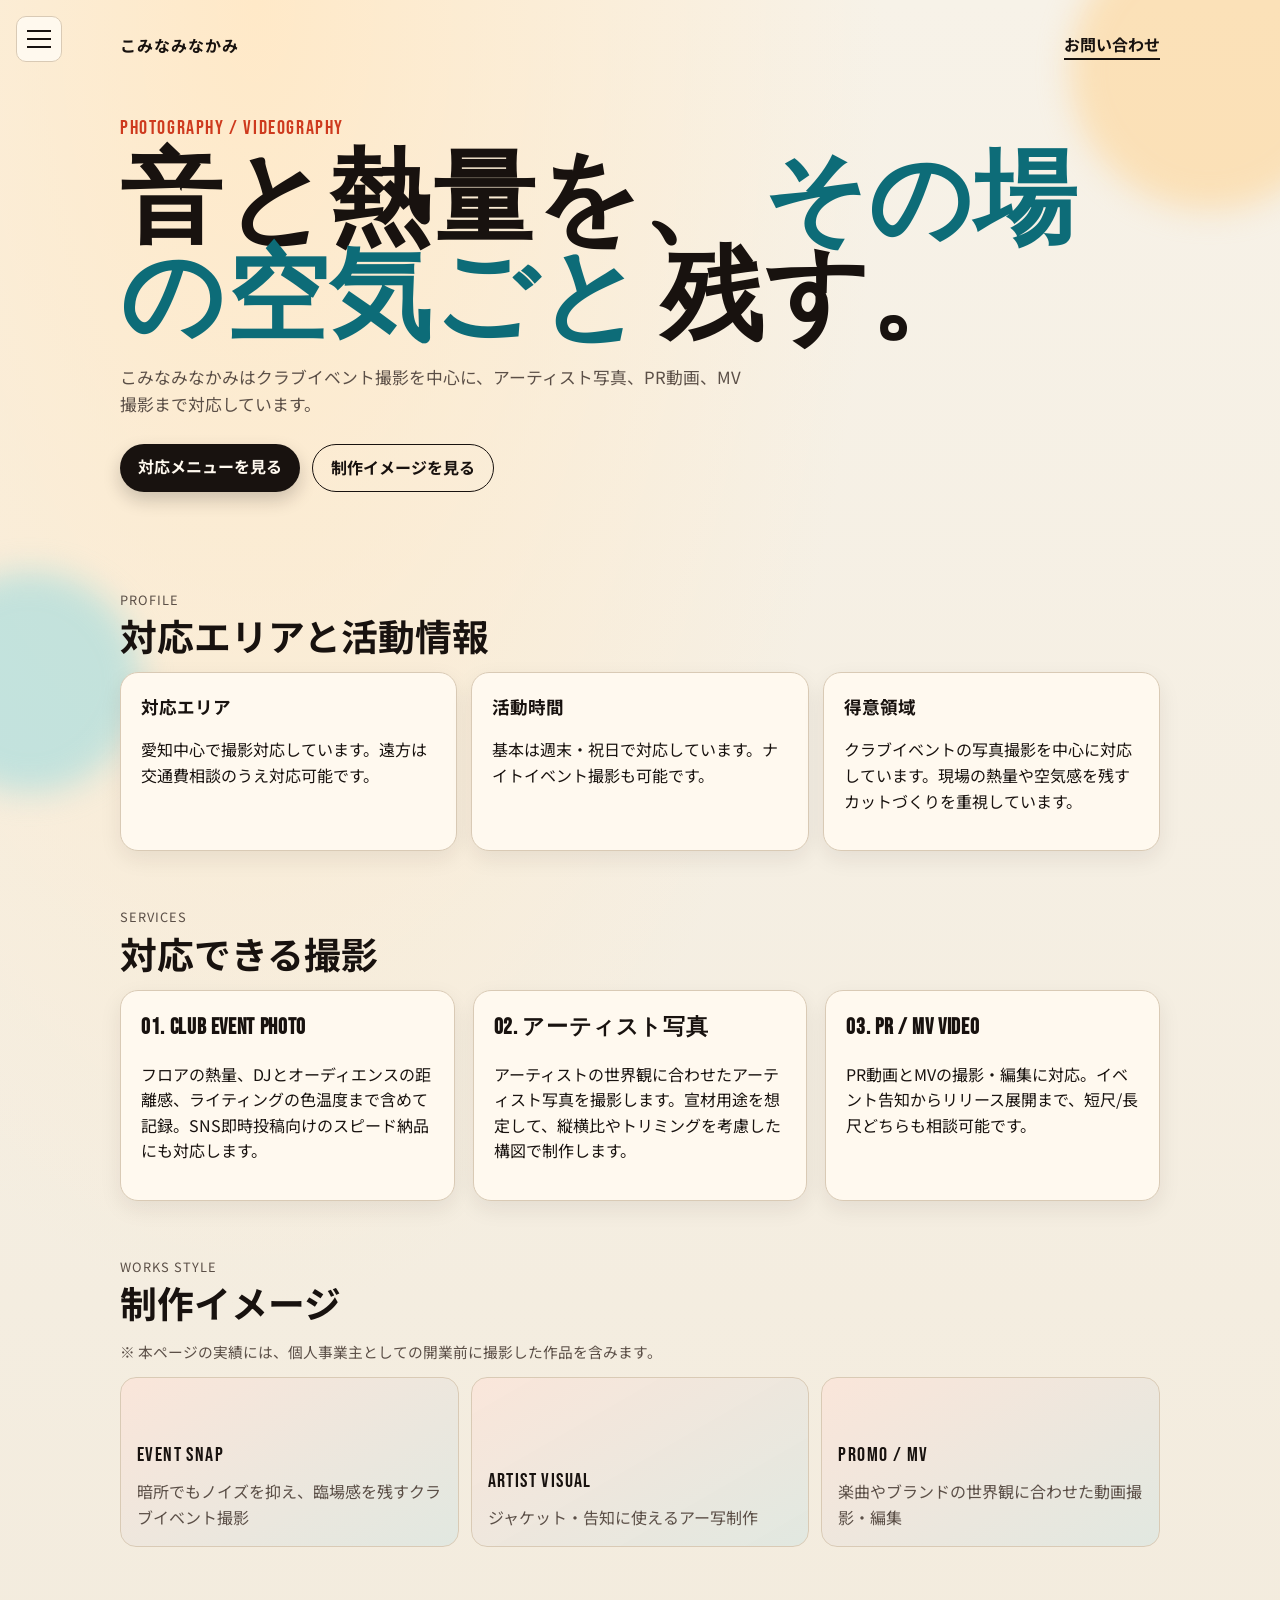
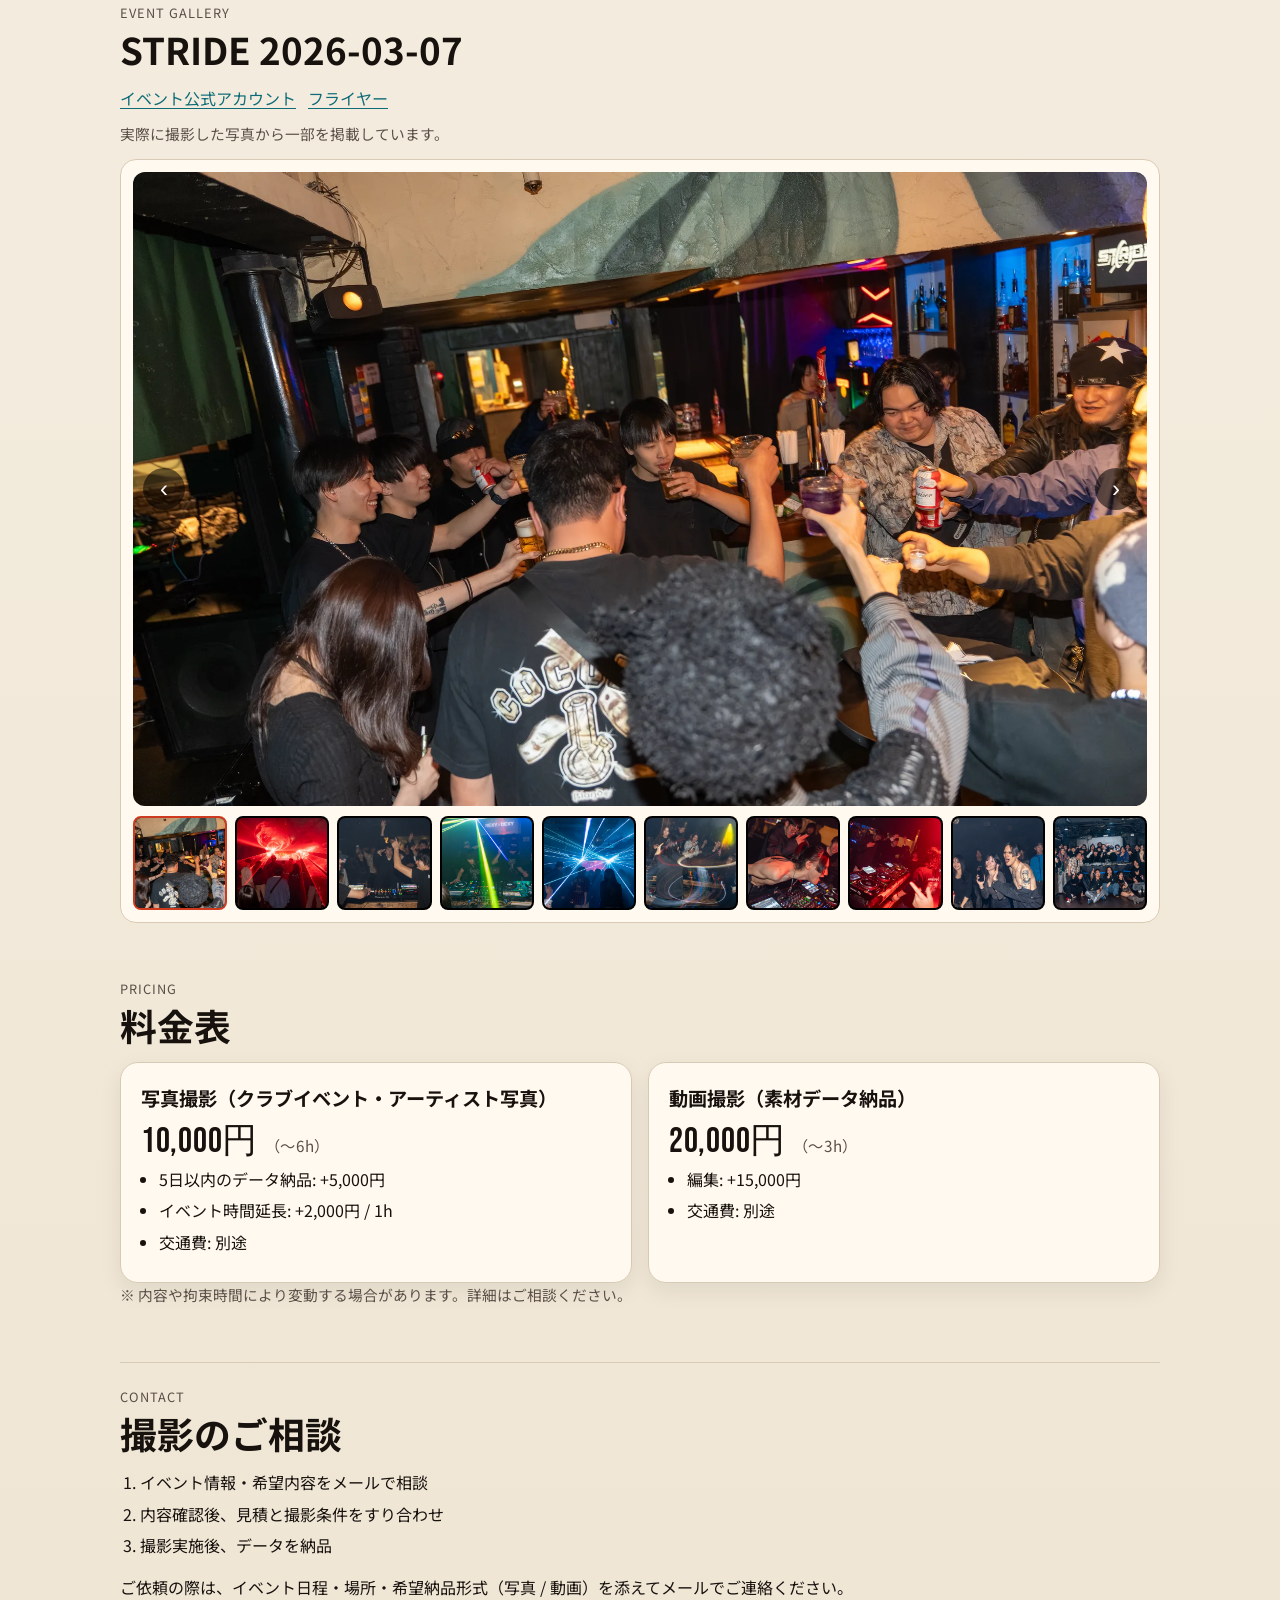
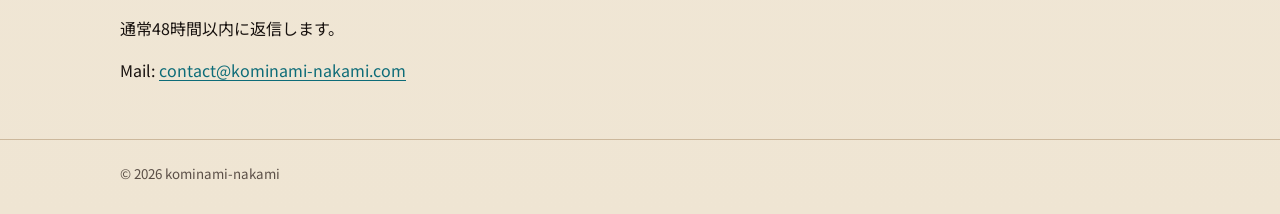
==== commit 1275d699: "Refine profile details and update menu/slideshow UI" ====
--- a/index.html
+++ b/index.html
@@ -30,8 +30,22 @@
     <div class="bg-shape bg-shape-1" aria-hidden="true"></div>
     <div class="bg-shape bg-shape-2" aria-hidden="true"></div>
 
-    <aside class="side-menu" aria-label="ページ内メニュー">
+    <button
+      id="menuToggle"
+      class="menu-toggle"
+      type="button"
+      aria-expanded="false"
+      aria-controls="sideMenu"
+      aria-label="メニューを開く"
+    >
+      <span></span>
+      <span></span>
+      <span></span>
+    </button>
+
+    <aside id="sideMenu" class="side-menu" aria-label="ページ内メニュー">
       <p class="side-menu-title">MENU</p>
+      <a href="#profile">Profile</a>
       <a href="#services">Services</a>
       <a href="#works">Works</a>
       <a href="#gallery">Gallery</a>
@@ -52,7 +66,7 @@
         残す。
       </h1>
       <p class="lead">
-        こみなみなかみは、クラブイベントの撮影を中心に、アー写撮影・PR動画・MV制作まで対応する個人クリエイターです。
+        こみなみなかみはクラブイベント撮影を中心に、アーティスト写真、PR動画、MV撮影まで対応しています。
       </p>
       <div class="hero-actions">
         <a class="button primary" href="#services">対応メニューを見る</a>
@@ -61,6 +75,27 @@
     </header>
 
     <main class="container">
+      <section id="profile" class="section reveal">
+        <div class="section-head">
+          <p class="kicker">Profile</p>
+          <h2>対応エリアと活動情報</h2>
+        </div>
+        <div class="profile-grid">
+          <article class="card profile-card">
+            <h3>対応エリア</h3>
+            <p>愛知中心で撮影対応しています。遠方は交通費相談のうえ対応可能です。</p>
+          </article>
+          <article class="card profile-card">
+            <h3>活動時間</h3>
+            <p>基本は週末・祝日で対応しています。ナイトイベント撮影も可能です。</p>
+          </article>
+          <article class="card profile-card">
+            <h3>得意領域</h3>
+            <p>クラブイベントの写真撮影を中心に対応しています。現場の熱量や空気感を残すカットづくりを重視しています。</p>
+          </article>
+        </div>
+      </section>
+
       <section id="services" class="section reveal">
         <div class="section-head">
           <p class="kicker">Services</p>
@@ -74,9 +109,9 @@
             </p>
           </article>
           <article class="card service">
-            <h3>02. Artist Photo</h3>
+            <h3>02. アーティスト写真</h3>
             <p>
-              アーティストの世界観に合わせたアー写撮影。宣材用途を想定して、縦横比やトリミングを考慮した構図で制作します。
+              アーティストの世界観に合わせたアーティスト写真を撮影します。宣材用途を想定して、縦横比やトリミングを考慮した構図で制作します。
             </p>
           </article>
           <article class="card service">
@@ -181,7 +216,7 @@
         </div>
         <div class="pricing-grid">
           <article class="card pricing-card">
-            <h3>写真撮影（クラブイベント）</h3>
+            <h3>写真撮影（クラブイベント・アーティスト写真）</h3>
             <p class="price">10,000円 <span>（〜6h）</span></p>
             <ul>
               <li>5日以内のデータ納品: +5,000円</li>
@@ -191,7 +226,7 @@
           </article>
           <article class="card pricing-card">
             <h3>動画撮影（素材データ納品）</h3>
-            <p class="price">15,000円 <span>（〜3h）</span></p>
+            <p class="price">20,000円 <span>（〜3h）</span></p>
             <ul>
               <li>編集: +15,000円</li>
               <li>交通費: 別途</li>
@@ -206,9 +241,15 @@
           <p class="kicker">Contact</p>
           <h2>撮影のご相談</h2>
         </div>
+        <ol class="flow-list">
+          <li>イベント情報・希望内容をメールで相談</li>
+          <li>内容確認後、見積と撮影条件をすり合わせ</li>
+          <li>撮影実施後、データを納品</li>
+        </ol>
         <p>
           ご依頼の際は、イベント日程・場所・希望納品形式（写真 / 動画）を添えてメールでご連絡ください。
         </p>
+        <p>通常48時間以内に返信します。</p>
         <p>
           Mail:
           <a href="mailto:contact@kominami-nakami.com">contact@kominami-nakami.com</a>
@@ -229,6 +270,8 @@
         const closeButton = document.getElementById("lightboxClose");
         const zoomableImages = document.querySelectorAll(".zoomable");
         const slideshow = document.getElementById("strideSlideshow");
+        const menuToggle = document.getElementById("menuToggle");
+        const sideMenu = document.getElementById("sideMenu");
 
         const openLightbox = (img) => {
           lightboxImage.src = img.src;
@@ -302,6 +345,38 @@
             renderSlide(currentIndex);
           });
         }
+
+        if (menuToggle && sideMenu) {
+          const setMenuState = (open) => {
+            sideMenu.classList.toggle("is-open", open);
+            menuToggle.classList.toggle("is-open", open);
+            menuToggle.setAttribute("aria-expanded", open ? "true" : "false");
+            menuToggle.setAttribute("aria-label", open ? "メニューを閉じる" : "メニューを開く");
+          };
+
+          menuToggle.addEventListener("click", () => {
+            const willOpen = !sideMenu.classList.contains("is-open");
+            setMenuState(willOpen);
+          });
+
+          sideMenu.querySelectorAll("a").forEach((link) => {
+            link.addEventListener("click", () => setMenuState(false));
+          });
+
+          document.addEventListener("click", (event) => {
+            const clickedInsideMenu = sideMenu.contains(event.target);
+            const clickedToggle = menuToggle.contains(event.target);
+            if (!clickedInsideMenu && !clickedToggle) {
+              setMenuState(false);
+            }
+          });
+
+          document.addEventListener("keydown", (event) => {
+            if (event.key === "Escape") {
+              setMenuState(false);
+            }
+          });
+        }
       })();
     </script>
   </body>
--- a/styles.css
+++ b/styles.css
@@ -24,10 +24,48 @@
   overflow-x: hidden;
 }
 
+.menu-toggle {
+  position: fixed;
+  top: 16px;
+  left: 16px;
+  z-index: 30;
+  width: 46px;
+  height: 46px;
+  padding: 10px;
+  display: inline-flex;
+  flex-direction: column;
+  justify-content: center;
+  gap: 6px;
+  border: 1px solid var(--border);
+  border-radius: 10px;
+  background: rgba(255, 249, 239, 0.96);
+  cursor: pointer;
+}
+
+.menu-toggle span {
+  display: block;
+  width: 100%;
+  height: 2px;
+  background: var(--text);
+  transition: transform 0.2s ease, opacity 0.2s ease;
+}
+
+.menu-toggle.is-open span:nth-child(1) {
+  transform: translateY(8px) rotate(45deg);
+}
+
+.menu-toggle.is-open span:nth-child(2) {
+  opacity: 0;
+}
+
+.menu-toggle.is-open span:nth-child(3) {
+  transform: translateY(-8px) rotate(-45deg);
+}
+
 .side-menu {
   position: fixed;
-  top: 84px;
-  left: 18px;
+  top: 68px;
+  left: 16px;
   z-index: 20;
   display: flex;
   flex-direction: column;
@@ -37,6 +75,17 @@
   border-radius: 12px;
   background: rgba(255, 249, 239, 0.9);
   backdrop-filter: blur(4px);
+  min-width: 170px;
+  opacity: 0;
+  pointer-events: none;
+  transform: translateY(-8px);
+  transition: opacity 0.2s ease, transform 0.2s ease;
+}
+
+.side-menu.is-open {
+  opacity: 1;
+  pointer-events: auto;
+  transform: translateY(0);
 }
 
 .side-menu-title {
@@ -149,6 +198,17 @@
   display: grid;
   grid-template-columns: repeat(3, minmax(0, 1fr));
   gap: 18px;
+}
+
+.profile-grid {
+  display: grid;
+  grid-template-columns: repeat(3, minmax(0, 1fr));
+  gap: 14px;
+}
+
+.profile-card h3 {
+  margin: 0 0 8px;
+  font-size: 1.1rem;
 }
 
 .card {
@@ -361,6 +421,15 @@
   padding-top: 24px;
 }
 
+.flow-list {
+  margin: 0 0 16px;
+  padding-left: 20px;
+}
+
+.flow-list li {
+  margin: 6px 0;
+}
+
 a {
   color: var(--accent-2);
   text-underline-offset: 0.2em;
@@ -451,12 +520,13 @@
 @media (max-width: 900px) {
   .side-menu {
     position: sticky;
-    top: 8px;
-    left: auto;
-    margin: 8px 12px 0;
+    top: 60px;
+    left: 10px;
+    margin: 0;
     flex-direction: column;
     align-items: flex-start;
     gap: 8px;
+    min-width: 160px;
   }
 
   .side-menu-title {
@@ -464,6 +534,7 @@
   }
 
   .service-grid,
+  .profile-grid,
   .work-grid,
   .pricing-grid {
     grid-template-columns: 1fr;
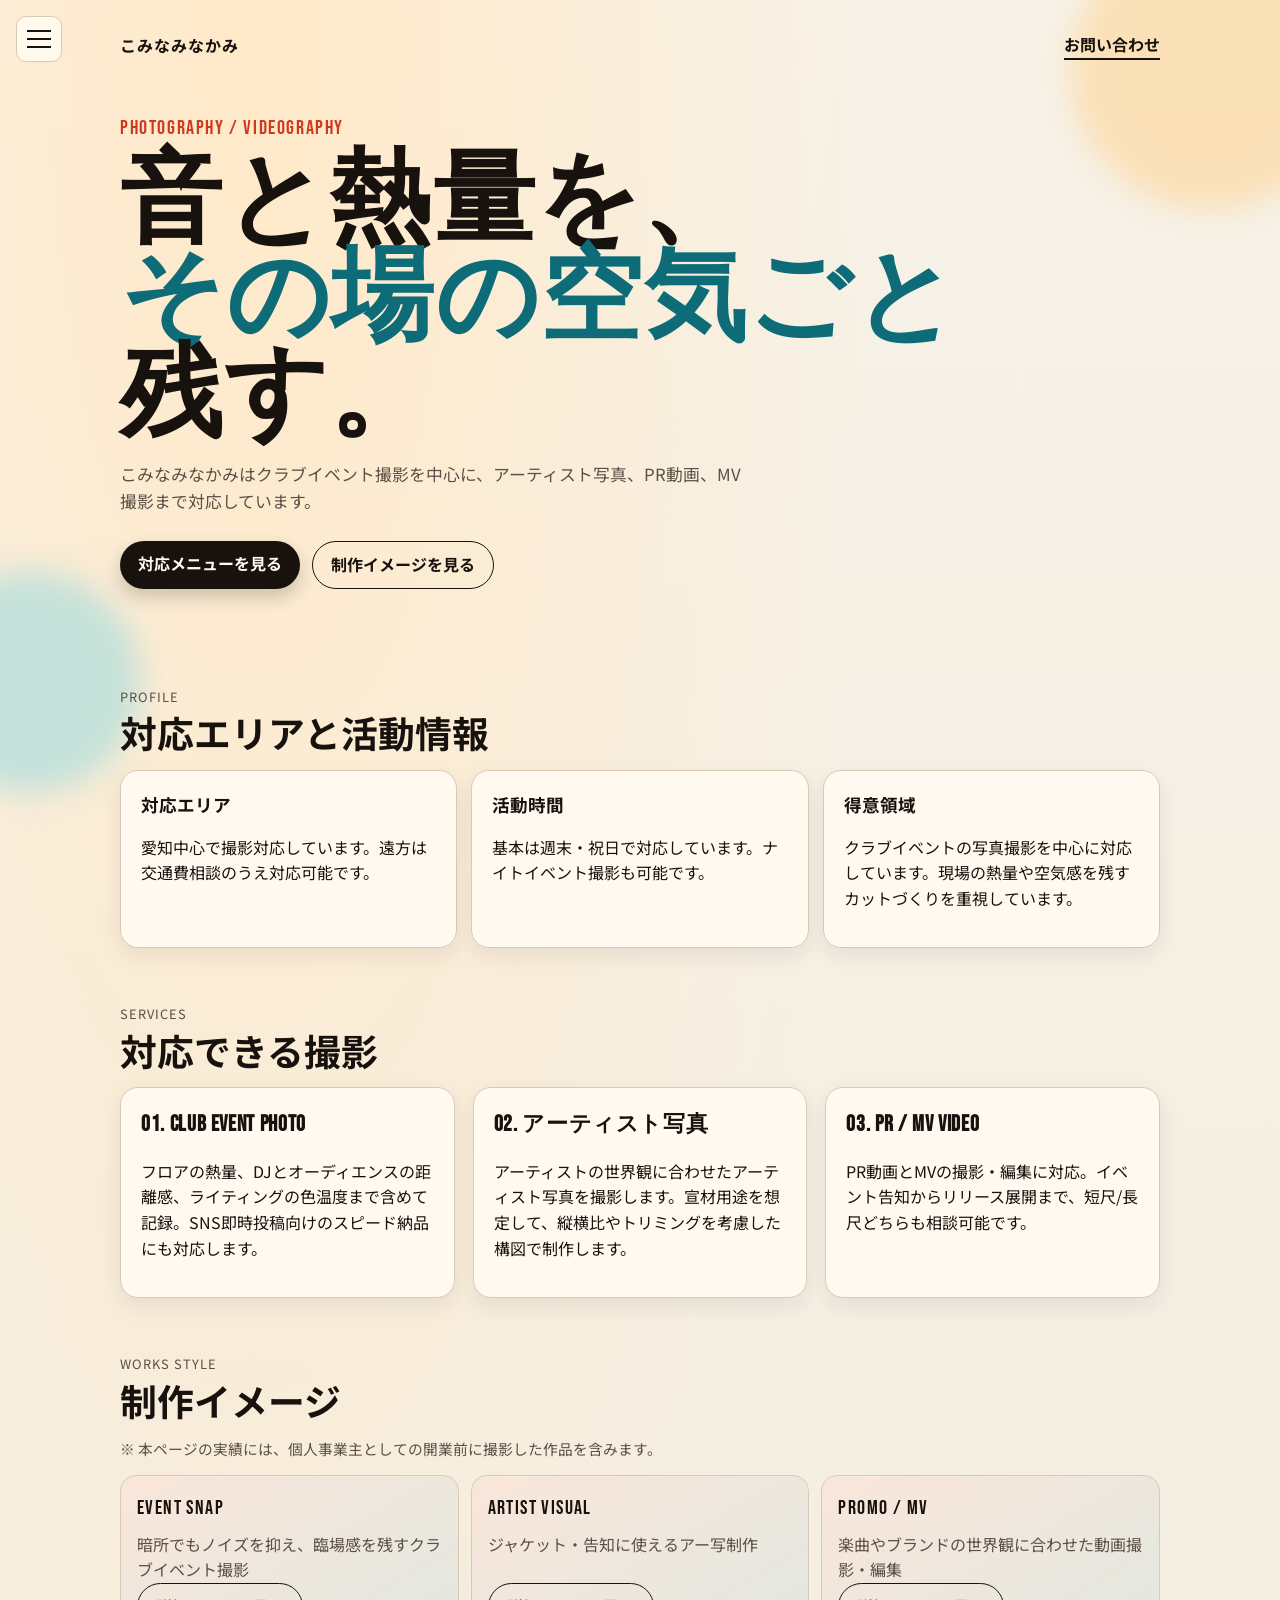
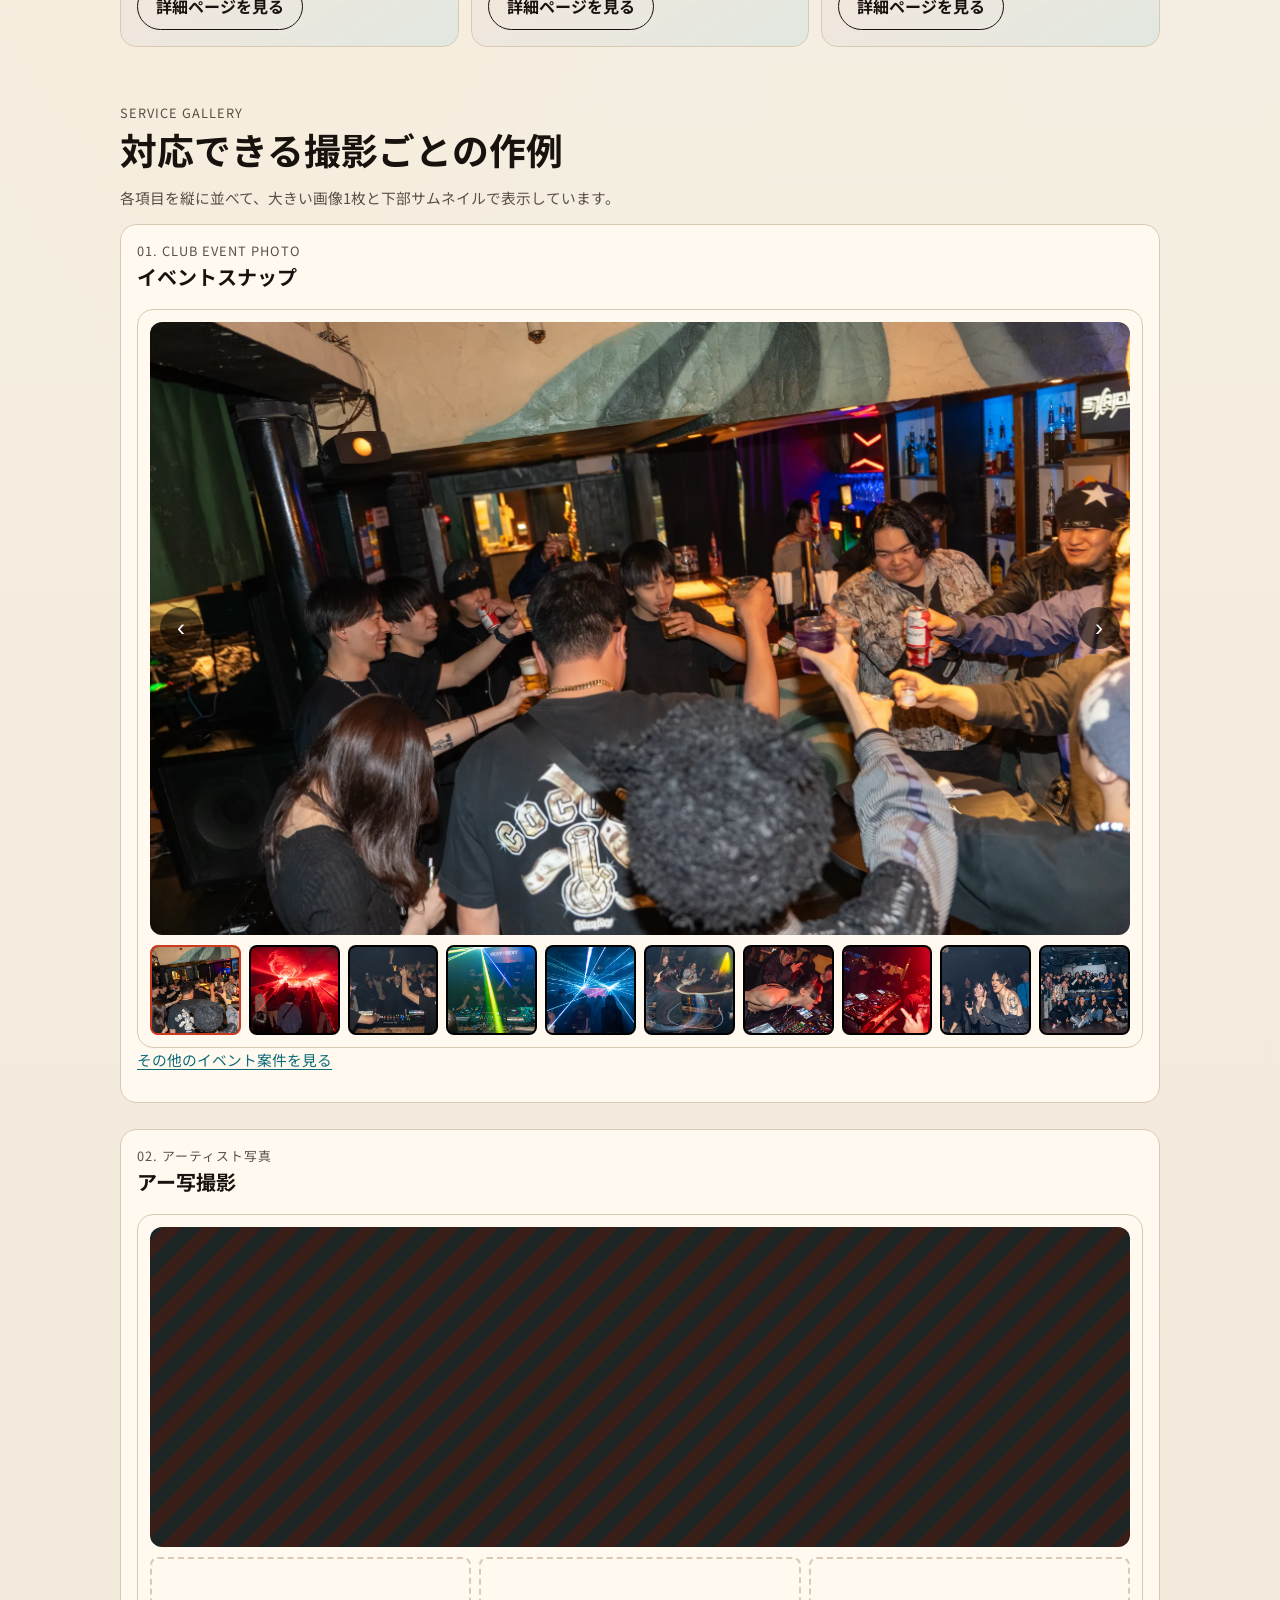
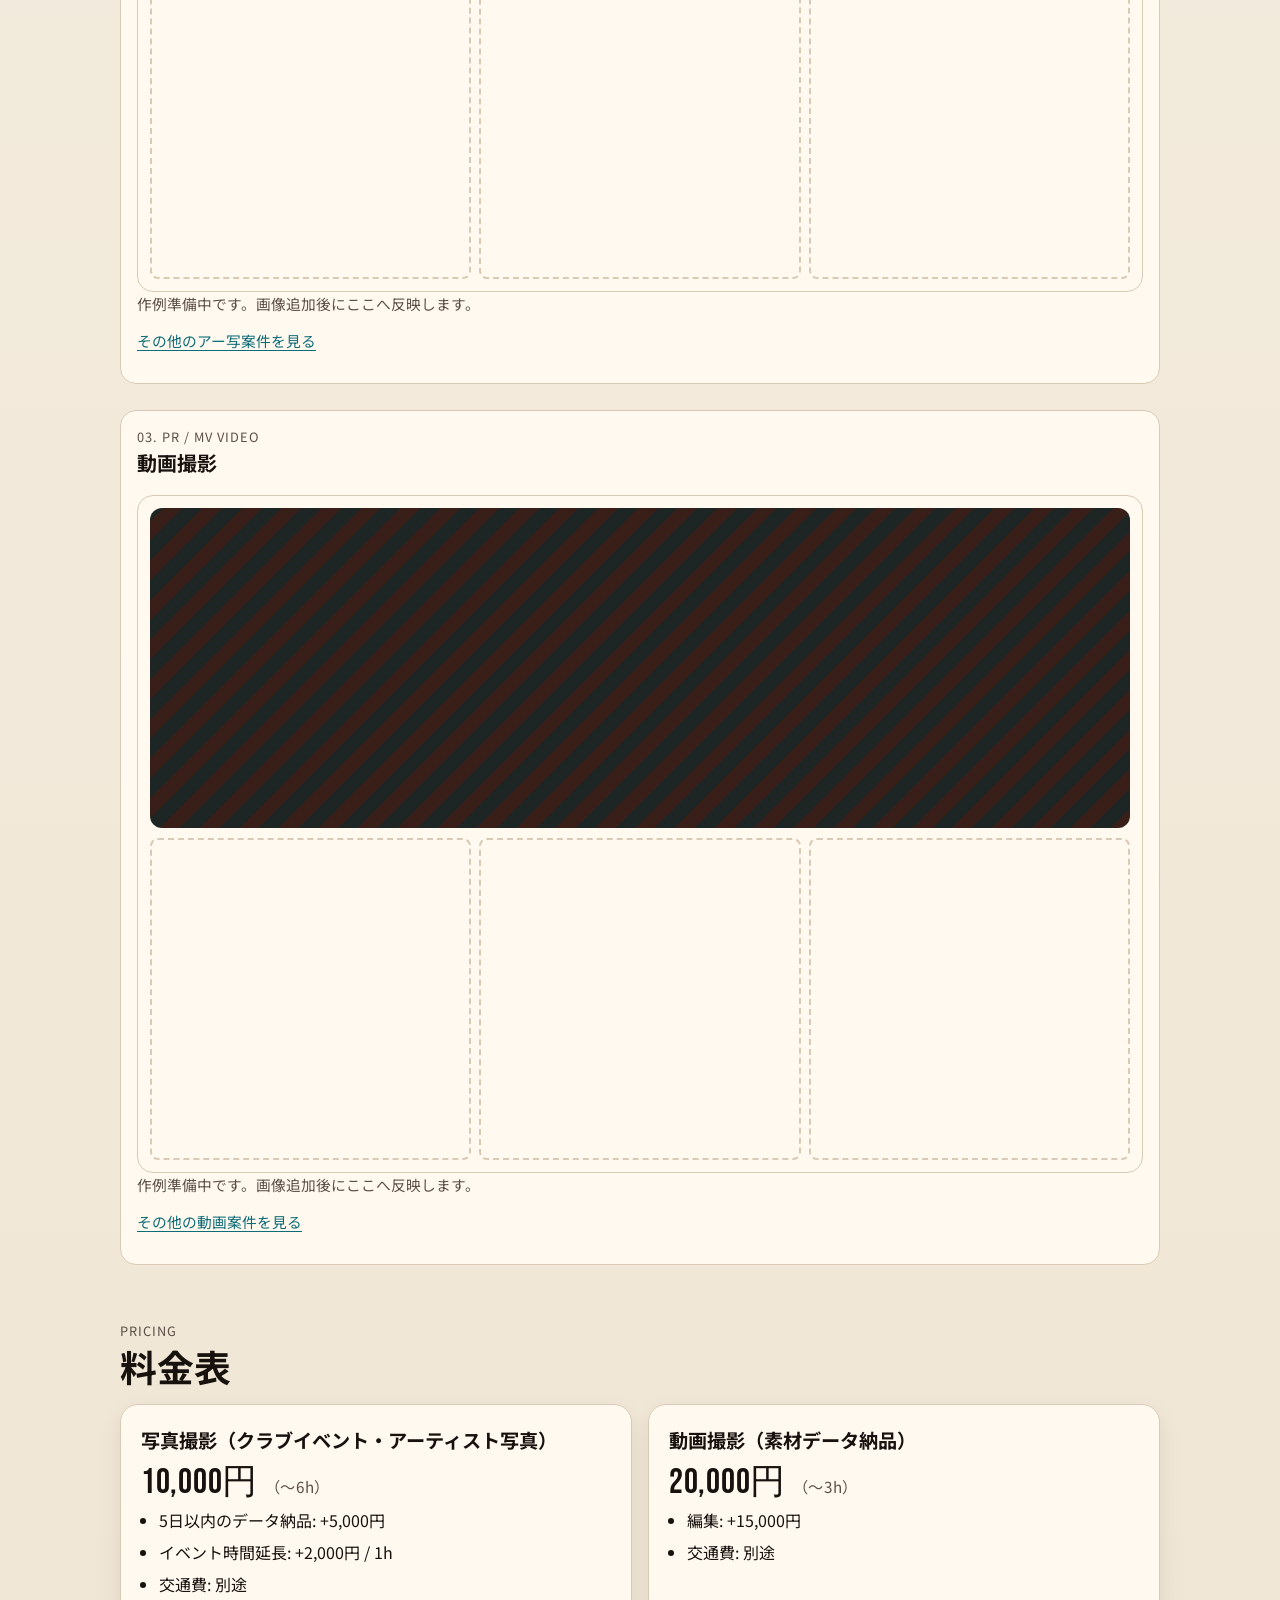
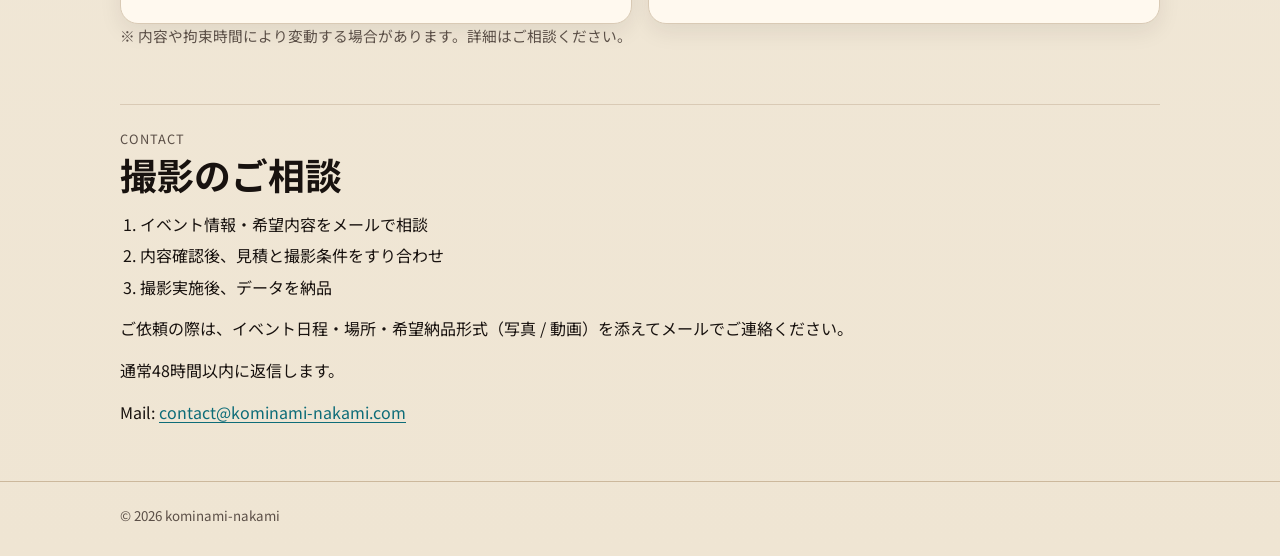
==== commit f45f8150: "Restructure gallery to per-service slideshow with placeholders" ====
--- a/index.html
+++ b/index.html
@@ -61,8 +61,8 @@
 
       <p class="eyebrow">Photography / Videography</p>
       <h1>
-        音と熱量を、
-        <span>その場の空気ごと</span>
+        音と熱量を、<br />
+        <span class="headline-accent">その場の空気ごと</span><br />
         残す。
       </h1>
       <p class="lead">
@@ -135,79 +135,115 @@
           <article class="work-item">
             <p class="work-label">EVENT SNAP</p>
             <p class="work-copy">暗所でもノイズを抑え、臨場感を残すクラブイベント撮影</p>
+            <a class="button ghost" href="work-eventsnap.html">詳細ページを見る</a>
           </article>
           <article class="work-item">
             <p class="work-label">ARTIST VISUAL</p>
             <p class="work-copy">ジャケット・告知に使えるアー写制作</p>
+            <a class="button ghost" href="work-artist-visual.html">詳細ページを見る</a>
           </article>
           <article class="work-item">
             <p class="work-label">PROMO / MV</p>
             <p class="work-copy">楽曲やブランドの世界観に合わせた動画撮影・編集</p>
+            <a class="button ghost" href="work-video.html">詳細ページを見る</a>
           </article>
         </div>
       </section>
 
       <section id="gallery" class="section reveal">
         <div class="section-head">
-          <p class="kicker">Event Gallery</p>
-          <h2>STRIDE 2026-03-07</h2>
-        </div>
-        <p class="event-links">
-          <a href="https://x.com/STRIDE_KS" target="_blank" rel="noreferrer">イベント公式アカウント</a>
-          <a href="https://x.com/STRIDE_KS/status/2019003020919574700?s=20" target="_blank" rel="noreferrer">フライヤー</a>
-        </p>
-        <p class="notice">実際に撮影した写真から一部を掲載しています。</p>
-        <div class="slideshow" id="strideSlideshow">
-          <div class="slide-main-wrap">
-            <button class="slide-nav prev" type="button" aria-label="前の写真">‹</button>
-            <img
-              id="slideMainImage"
-              class="slide-main zoomable"
-              src="works/STRIDE_20260307/20260307_STRIDE-4.webp"
-              alt="STRIDEイベント写真 1"
-              decoding="async"
-            />
-            <button class="slide-nav next" type="button" aria-label="次の写真">›</button>
-          </div>
-          <div class="slide-thumbs" aria-label="サムネイル一覧">
-            <button class="thumb is-active" type="button" data-src="works/STRIDE_20260307/20260307_STRIDE-4.webp" data-alt="STRIDEイベント写真 1">
-              <img src="works/STRIDE_20260307/20260307_STRIDE-4.webp" alt="STRIDEサムネイル 1" loading="lazy" decoding="async" />
-            </button>
-            <button class="thumb" type="button" data-src="works/STRIDE_20260307/20260307_STRIDE-61.webp" data-alt="STRIDEイベント写真 2">
-              <img src="works/STRIDE_20260307/20260307_STRIDE-61.webp" alt="STRIDEサムネイル 2" loading="lazy" decoding="async" />
-            </button>
-            <button class="thumb" type="button" data-src="works/STRIDE_20260307/20260307_STRIDE-87.webp" data-alt="STRIDEイベント写真 3">
-              <img src="works/STRIDE_20260307/20260307_STRIDE-87.webp" alt="STRIDEサムネイル 3" loading="lazy" decoding="async" />
-            </button>
-            <button class="thumb" type="button" data-src="works/STRIDE_20260307/20260307_STRIDE-95.webp" data-alt="STRIDEイベント写真 4">
-              <img src="works/STRIDE_20260307/20260307_STRIDE-95.webp" alt="STRIDEサムネイル 4" loading="lazy" decoding="async" />
-            </button>
-            <button class="thumb" type="button" data-src="works/STRIDE_20260307/20260307_STRIDE-113.webp" data-alt="STRIDEイベント写真 5">
-              <img src="works/STRIDE_20260307/20260307_STRIDE-113.webp" alt="STRIDEサムネイル 5" loading="lazy" decoding="async" />
-            </button>
-            <button class="thumb" type="button" data-src="works/STRIDE_20260307/20260307_STRIDE-139.webp" data-alt="STRIDEイベント写真 6">
-              <img src="works/STRIDE_20260307/20260307_STRIDE-139.webp" alt="STRIDEサムネイル 6" loading="lazy" decoding="async" />
-            </button>
-            <button class="thumb" type="button" data-src="works/STRIDE_20260307/20260307_STRIDE-149.webp" data-alt="STRIDEイベント写真 7">
-              <img src="works/STRIDE_20260307/20260307_STRIDE-149.webp" alt="STRIDEサムネイル 7" loading="lazy" decoding="async" />
-            </button>
-            <button class="thumb" type="button" data-src="works/STRIDE_20260307/20260307_STRIDE-154.webp" data-alt="STRIDEイベント写真 8">
-              <img src="works/STRIDE_20260307/20260307_STRIDE-154.webp" alt="STRIDEサムネイル 8" loading="lazy" decoding="async" />
-            </button>
-            <button class="thumb" type="button" data-src="works/STRIDE_20260307/20260307_STRIDE-156.webp" data-alt="STRIDEイベント写真 9">
-              <img src="works/STRIDE_20260307/20260307_STRIDE-156.webp" alt="STRIDEサムネイル 9" loading="lazy" decoding="async" />
-            </button>
-            <button class="thumb" type="button" data-src="works/STRIDE_20260307/20260307_STRIDE-185.webp" data-alt="STRIDEイベント写真 10">
-              <img src="works/STRIDE_20260307/20260307_STRIDE-185.webp" alt="STRIDEサムネイル 10" loading="lazy" decoding="async" />
-            </button>
-          </div>
-        </div>
-      </section>
-
-      <div id="lightbox" class="lightbox" aria-hidden="true">
-        <button id="lightboxClose" class="lightbox-close" aria-label="拡大画像を閉じる">×</button>
-        <img id="lightboxImage" src="" alt="" />
-      </div>
+          <p class="kicker">Service Gallery</p>
+          <h2>対応できる撮影ごとの作例</h2>
+        </div>
+        <p class="notice">各項目を縦に並べて、大きい画像1枚と下部サムネイルで表示しています。</p>
+        <div class="service-gallery-list">
+          <article class="service-gallery-item">
+            <div class="section-head">
+              <p class="kicker">01. Club Event Photo</p>
+              <h3>イベントスナップ</h3>
+            </div>
+            <div class="slideshow">
+              <div class="slide-main-wrap">
+                <button class="slide-nav prev" type="button" aria-label="前の写真">‹</button>
+                <img
+                  class="slide-main zoomable"
+                  src="works/EVENTSNAP/STRIDE_20260307/20260307_STRIDE-4.webp"
+                  alt="イベントスナップ作例 1"
+                  decoding="async"
+                />
+                <button class="slide-nav next" type="button" aria-label="次の写真">›</button>
+              </div>
+              <div class="slide-thumbs" aria-label="イベントスナップのサムネイル一覧">
+                <button class="thumb is-active" type="button" data-src="works/EVENTSNAP/STRIDE_20260307/20260307_STRIDE-4.webp" data-alt="イベントスナップ作例 1">
+                  <img src="works/EVENTSNAP/STRIDE_20260307/20260307_STRIDE-4.webp" alt="イベントスナップサムネイル 1" loading="lazy" decoding="async" />
+                </button>
+                <button class="thumb" type="button" data-src="works/EVENTSNAP/STRIDE_20260307/20260307_STRIDE-61.webp" data-alt="イベントスナップ作例 2">
+                  <img src="works/EVENTSNAP/STRIDE_20260307/20260307_STRIDE-61.webp" alt="イベントスナップサムネイル 2" loading="lazy" decoding="async" />
+                </button>
+                <button class="thumb" type="button" data-src="works/EVENTSNAP/STRIDE_20260307/20260307_STRIDE-87.webp" data-alt="イベントスナップ作例 3">
+                  <img src="works/EVENTSNAP/STRIDE_20260307/20260307_STRIDE-87.webp" alt="イベントスナップサムネイル 3" loading="lazy" decoding="async" />
+                </button>
+                <button class="thumb" type="button" data-src="works/EVENTSNAP/STRIDE_20260307/20260307_STRIDE-95.webp" data-alt="イベントスナップ作例 4">
+                  <img src="works/EVENTSNAP/STRIDE_20260307/20260307_STRIDE-95.webp" alt="イベントスナップサムネイル 4" loading="lazy" decoding="async" />
+                </button>
+                <button class="thumb" type="button" data-src="works/EVENTSNAP/STRIDE_20260307/20260307_STRIDE-113.webp" data-alt="イベントスナップ作例 5">
+                  <img src="works/EVENTSNAP/STRIDE_20260307/20260307_STRIDE-113.webp" alt="イベントスナップサムネイル 5" loading="lazy" decoding="async" />
+                </button>
+                <button class="thumb" type="button" data-src="works/EVENTSNAP/STRIDE_20260307/20260307_STRIDE-139.webp" data-alt="イベントスナップ作例 6">
+                  <img src="works/EVENTSNAP/STRIDE_20260307/20260307_STRIDE-139.webp" alt="イベントスナップサムネイル 6" loading="lazy" decoding="async" />
+                </button>
+                <button class="thumb" type="button" data-src="works/EVENTSNAP/STRIDE_20260307/20260307_STRIDE-149.webp" data-alt="イベントスナップ作例 7">
+                  <img src="works/EVENTSNAP/STRIDE_20260307/20260307_STRIDE-149.webp" alt="イベントスナップサムネイル 7" loading="lazy" decoding="async" />
+                </button>
+                <button class="thumb" type="button" data-src="works/EVENTSNAP/STRIDE_20260307/20260307_STRIDE-154.webp" data-alt="イベントスナップ作例 8">
+                  <img src="works/EVENTSNAP/STRIDE_20260307/20260307_STRIDE-154.webp" alt="イベントスナップサムネイル 8" loading="lazy" decoding="async" />
+                </button>
+                <button class="thumb" type="button" data-src="works/EVENTSNAP/STRIDE_20260307/20260307_STRIDE-156.webp" data-alt="イベントスナップ作例 9">
+                  <img src="works/EVENTSNAP/STRIDE_20260307/20260307_STRIDE-156.webp" alt="イベントスナップサムネイル 9" loading="lazy" decoding="async" />
+                </button>
+                <button class="thumb" type="button" data-src="works/EVENTSNAP/STRIDE_20260307/20260307_STRIDE-185.webp" data-alt="イベントスナップ作例 10">
+                  <img src="works/EVENTSNAP/STRIDE_20260307/20260307_STRIDE-185.webp" alt="イベントスナップサムネイル 10" loading="lazy" decoding="async" />
+                </button>
+              </div>
+            </div>
+            <p class="notice"><a href="work-eventsnap.html">その他のイベント案件を見る</a></p>
+          </article>
+
+          <article class="service-gallery-item">
+            <div class="section-head">
+              <p class="kicker">02. アーティスト写真</p>
+              <h3>アー写撮影</h3>
+            </div>
+            <div class="slideshow placeholder-slideshow" aria-label="アー写撮影の作例枠">
+              <div class="slide-main-wrap placeholder-main" aria-hidden="true"></div>
+              <div class="placeholder-thumbs" aria-hidden="true">
+                <div class="placeholder-thumb"></div>
+                <div class="placeholder-thumb"></div>
+                <div class="placeholder-thumb"></div>
+              </div>
+            </div>
+            <p class="notice">作例準備中です。画像追加後にここへ反映します。</p>
+            <p class="notice"><a href="work-artist-visual.html">その他のアー写案件を見る</a></p>
+          </article>
+
+          <article class="service-gallery-item">
+            <div class="section-head">
+              <p class="kicker">03. PR / MV Video</p>
+              <h3>動画撮影</h3>
+            </div>
+            <div class="slideshow placeholder-slideshow" aria-label="動画撮影の作例枠">
+              <div class="slide-main-wrap placeholder-main" aria-hidden="true"></div>
+              <div class="placeholder-thumbs" aria-hidden="true">
+                <div class="placeholder-thumb"></div>
+                <div class="placeholder-thumb"></div>
+                <div class="placeholder-thumb"></div>
+              </div>
+            </div>
+            <p class="notice">作例準備中です。画像追加後にここへ反映します。</p>
+            <p class="notice"><a href="work-video.html">その他の動画案件を見る</a></p>
+          </article>
+        </div>
+      </section>
 
       <section id="pricing" class="section reveal">
         <div class="section-head">
@@ -263,121 +299,6 @@
       </div>
     </footer>
 
-    <script>
-      (() => {
-        const lightbox = document.getElementById("lightbox");
-        const lightboxImage = document.getElementById("lightboxImage");
-        const closeButton = document.getElementById("lightboxClose");
-        const zoomableImages = document.querySelectorAll(".zoomable");
-        const slideshow = document.getElementById("strideSlideshow");
-        const menuToggle = document.getElementById("menuToggle");
-        const sideMenu = document.getElementById("sideMenu");
-
-        const openLightbox = (img) => {
-          lightboxImage.src = img.src;
-          lightboxImage.alt = img.alt;
-          lightbox.classList.add("is-open");
-          lightbox.setAttribute("aria-hidden", "false");
-          document.body.style.overflow = "hidden";
-        };
-
-        const closeLightbox = () => {
-          lightbox.classList.remove("is-open");
-          lightbox.setAttribute("aria-hidden", "true");
-          lightboxImage.src = "";
-          document.body.style.overflow = "";
-        };
-
-        zoomableImages.forEach((img) => {
-          img.addEventListener("click", () => openLightbox(img));
-        });
-
-        closeButton.addEventListener("click", closeLightbox);
-        lightbox.addEventListener("click", (event) => {
-          if (event.target === lightbox) {
-            closeLightbox();
-          }
-        });
-
-        document.addEventListener("keydown", (event) => {
-          if (event.key === "Escape" && lightbox.classList.contains("is-open")) {
-            closeLightbox();
-          }
-        });
-
-        if (slideshow) {
-          const mainImage = document.getElementById("slideMainImage");
-          const thumbButtons = Array.from(slideshow.querySelectorAll(".thumb"));
-          const prevButton = slideshow.querySelector(".slide-nav.prev");
-          const nextButton = slideshow.querySelector(".slide-nav.next");
-          const slides = thumbButtons.map((button) => ({
-            src: button.dataset.src,
-            alt: button.dataset.alt,
-          }));
-          let currentIndex = 0;
-
-          const renderSlide = (index) => {
-            const slide = slides[index];
-            if (!slide) {
-              return;
-            }
-            mainImage.src = slide.src;
-            mainImage.alt = slide.alt;
-            thumbButtons.forEach((button, idx) => {
-              button.classList.toggle("is-active", idx === index);
-            });
-          };
-
-          thumbButtons.forEach((button, index) => {
-            button.addEventListener("click", () => {
-              currentIndex = index;
-              renderSlide(currentIndex);
-            });
-          });
-
-          prevButton.addEventListener("click", () => {
-            currentIndex = (currentIndex - 1 + slides.length) % slides.length;
-            renderSlide(currentIndex);
-          });
-
-          nextButton.addEventListener("click", () => {
-            currentIndex = (currentIndex + 1) % slides.length;
-            renderSlide(currentIndex);
-          });
-        }
-
-        if (menuToggle && sideMenu) {
-          const setMenuState = (open) => {
-            sideMenu.classList.toggle("is-open", open);
-            menuToggle.classList.toggle("is-open", open);
-            menuToggle.setAttribute("aria-expanded", open ? "true" : "false");
-            menuToggle.setAttribute("aria-label", open ? "メニューを閉じる" : "メニューを開く");
-          };
-
-          menuToggle.addEventListener("click", () => {
-            const willOpen = !sideMenu.classList.contains("is-open");
-            setMenuState(willOpen);
-          });
-
-          sideMenu.querySelectorAll("a").forEach((link) => {
-            link.addEventListener("click", () => setMenuState(false));
-          });
-
-          document.addEventListener("click", (event) => {
-            const clickedInsideMenu = sideMenu.contains(event.target);
-            const clickedToggle = menuToggle.contains(event.target);
-            if (!clickedInsideMenu && !clickedToggle) {
-              setMenuState(false);
-            }
-          });
-
-          document.addEventListener("keydown", (event) => {
-            if (event.key === "Escape") {
-              setMenuState(false);
-            }
-          });
-        }
-      })();
-    </script>
+    <script src="site.js"></script>
   </body>
 </html>
--- a/styles.css
+++ b/styles.css
@@ -154,7 +154,7 @@
   letter-spacing: 0.015em;
 }
 
-h1 span {
+.headline-accent {
   color: var(--accent-2);
 }
 
@@ -255,7 +255,7 @@
     var(--surface);
   display: flex;
   flex-direction: column;
-  justify-content: flex-end;
+  justify-content: flex-start;
 }
 
 .work-label {
@@ -268,6 +268,29 @@
 .work-copy {
   margin: 8px 0 0;
   color: var(--muted);
+}
+
+.work-item .button {
+  margin-top: auto;
+  align-self: flex-start;
+}
+
+.service-gallery-list {
+  display: flex;
+  flex-direction: column;
+  gap: 26px;
+}
+
+.service-gallery-item {
+  padding: 16px;
+  border: 1px solid var(--border);
+  border-radius: 16px;
+  background: var(--surface);
+}
+
+.service-gallery-item h3 {
+  margin: 0;
+  font-size: 1.25rem;
 }
 
 .slideshow {
@@ -319,6 +342,33 @@
   display: grid;
   grid-template-columns: repeat(10, minmax(0, 1fr));
   gap: 8px;
+}
+
+.placeholder-main {
+  min-height: 320px;
+  background:
+    repeating-linear-gradient(
+      -45deg,
+      rgba(206, 58, 30, 0.14),
+      rgba(206, 58, 30, 0.14) 14px,
+      rgba(13, 108, 120, 0.14) 14px,
+      rgba(13, 108, 120, 0.14) 28px
+    ),
+    #201a17;
+}
+
+.placeholder-thumbs {
+  margin-top: 10px;
+  display: grid;
+  grid-template-columns: repeat(3, minmax(0, 1fr));
+  gap: 8px;
+}
+
+.placeholder-thumb {
+  aspect-ratio: 1 / 1;
+  border-radius: 8px;
+  border: 2px dashed var(--border);
+  background: rgba(255, 249, 239, 0.6);
 }
 
 .thumb {
@@ -519,10 +569,8 @@
 
 @media (max-width: 900px) {
   .side-menu {
-    position: sticky;
-    top: 60px;
-    left: 10px;
-    margin: 0;
+    top: 68px;
+    left: 16px;
     flex-direction: column;
     align-items: flex-start;
     gap: 8px;
@@ -538,6 +586,11 @@
   .work-grid,
   .pricing-grid {
     grid-template-columns: 1fr;
+  }
+
+  .work-item {
+    min-height: 132px;
+    justify-content: flex-start;
   }
 
   .slide-thumbs {
